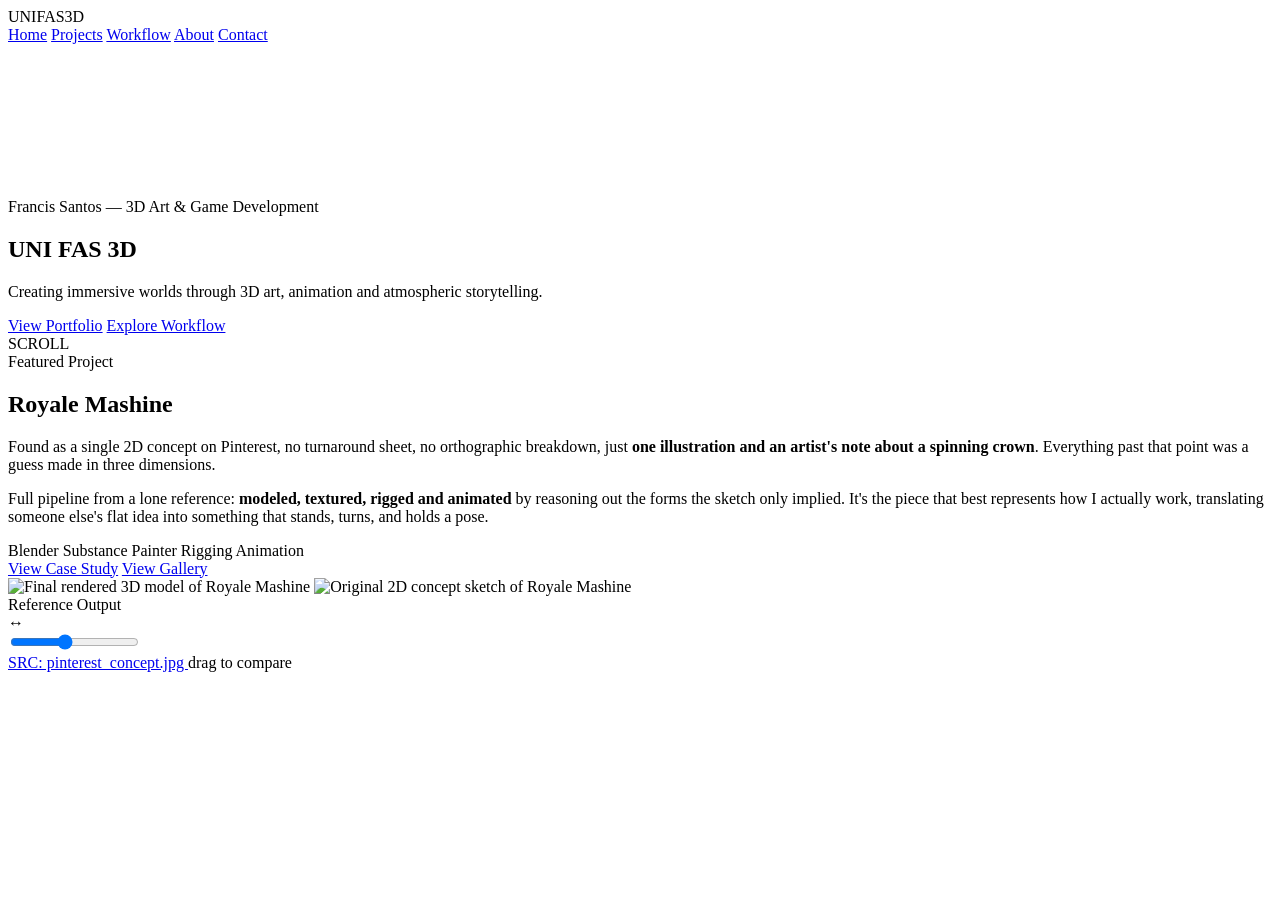
==== index.html @ 32ce2f42 "relocate index page" ====
<!DOCTYPE html>
<html lang="en">
<head>
<meta charset="UTF-8">
<meta name="viewport" content="width=device-width, initial-scale=1.0">
<title>UNI FAS 3D - Francis Santos</title>

<link rel="icon" type="image/png" href="../3D_portfolio/assets/Branding_unifas3d/logo_v4.png">

<link rel="preconnect" href="https://fonts.googleapis.com">
<link rel="preconnect" href="https://fonts.gstatic.com" crossorigin>
<link href="https://fonts.googleapis.com/css2?family=Bebas+Neue&family=Inter:wght@400;500;600&family=JetBrains+Mono:wght@400;500&display=swap" rel="stylesheet">
<link rel="stylesheet" href="../3D_portfolio/css/style.css">
</head>
<body>

<div class="glow-layer" id="glow"></div>
<div class="grain"></div>

<nav id="nav">
  <div class="nav-mark">UNI<span>FAS</span>3D</div>
  <div class="nav-links">
    <a href="#">Home</a>
    <a href="../3D_portfolio/pages/projects.html">Projects</a>
    <a href="#">Workflow</a>
    <a href="#">About</a>
    <a href="#">Contact</a>
  </div>
</nav>

<section class="hero">
  <canvas id="fog"></canvas>
  <div class="hero-content">
    <span class="eyebrow">Francis Santos — 3D Art &amp; Game Development</span>
    <h1>UNI FAS 3D</h1>
    <p class="tagline">Creating immersive worlds through 3D art, animation and atmospheric storytelling.</p>
    <div class="hero-ctas">
      <a href="#featured" class="btn btn-primary">View Portfolio</a>
      <a href="#" class="btn btn-ghost">Explore Workflow</a>
    </div>
  </div>
  <div class="scroll-cue">
    <span>SCROLL</span>
    <div class="line"></div>
  </div>
</section>

<section class="featured" id="featured">
  <div class="featured-grid">

    <div class="featured-copy">
      <span class="eyebrow">Featured Project</span>
      <h2>Royale Mashine</h2>
      <p>
        Found as a single 2D concept on Pinterest, no turnaround sheet, no orthographic
        breakdown, just <strong>one illustration and an artist's note about a spinning crown</strong>.
        Everything past that point was a guess made in three dimensions.
      </p>
      <p>
        Full pipeline from a lone reference: <strong>modeled, textured, rigged and animated</strong>
        by reasoning out the forms the sketch only implied. It's the piece that best represents
        how I actually work, translating someone else's flat idea into something that stands,
        turns, and holds a pose.
      </p>
      <div class="tag-row">
        <span class="tag">Blender</span>
        <span class="tag">Substance Painter</span>
        <span class="tag">Rigging</span>
        <span class="tag">Animation</span>
      </div>
      <div class="featured-ctas">
        <a href="#" class="btn btn-primary">View Case Study</a>
        <a href="#" class="btn btn-ghost">View Gallery</a>
      </div>
    </div>

    <div class="featured-visual">
      <div class="viewport" id="viewport">
        <img class="vp-output" src="../3D_portfolio/assets/RoyalMachine/Comparasion_after_3d.png" alt="Final rendered 3D model of Royale Mashine">
        <img class="vp-reference" src="../3D_portfolio/assets/RoyalMachine/Comparasion_Before_Sketch.png" alt="Original 2D concept sketch of Royale Mashine">
        <div class="vp-corner tl"></div>
        <div class="vp-corner tr"></div>
        <div class="vp-corner bl"></div>
        <div class="vp-corner br"></div>
        <span class="vp-label left">Reference</span>
        <span class="vp-label right">Output</span>
        <div class="vp-divider"></div>
        <div class="vp-handle-dot">↔</div>
        <input type="range" class="vp-handle-input" id="vpRange" min="0" max="100" value="42" aria-label="Drag to compare reference concept and final 3D render">
      </div>
      <div class="vp-caption">
        <span>
          <a href="https://pt.pinterest.com/pin/643733340521890578/"
            target="_blank"
            rel="noopener noreferrer">
            SRC: pinterest_concept.jpg
          </a>
        </span>
        <span class="hl">drag to compare</span>
      </div>
    </div>

  </div>
</section>

<script src="../3D_portfolio/js/script.js" defer></script>

</body>
</html>
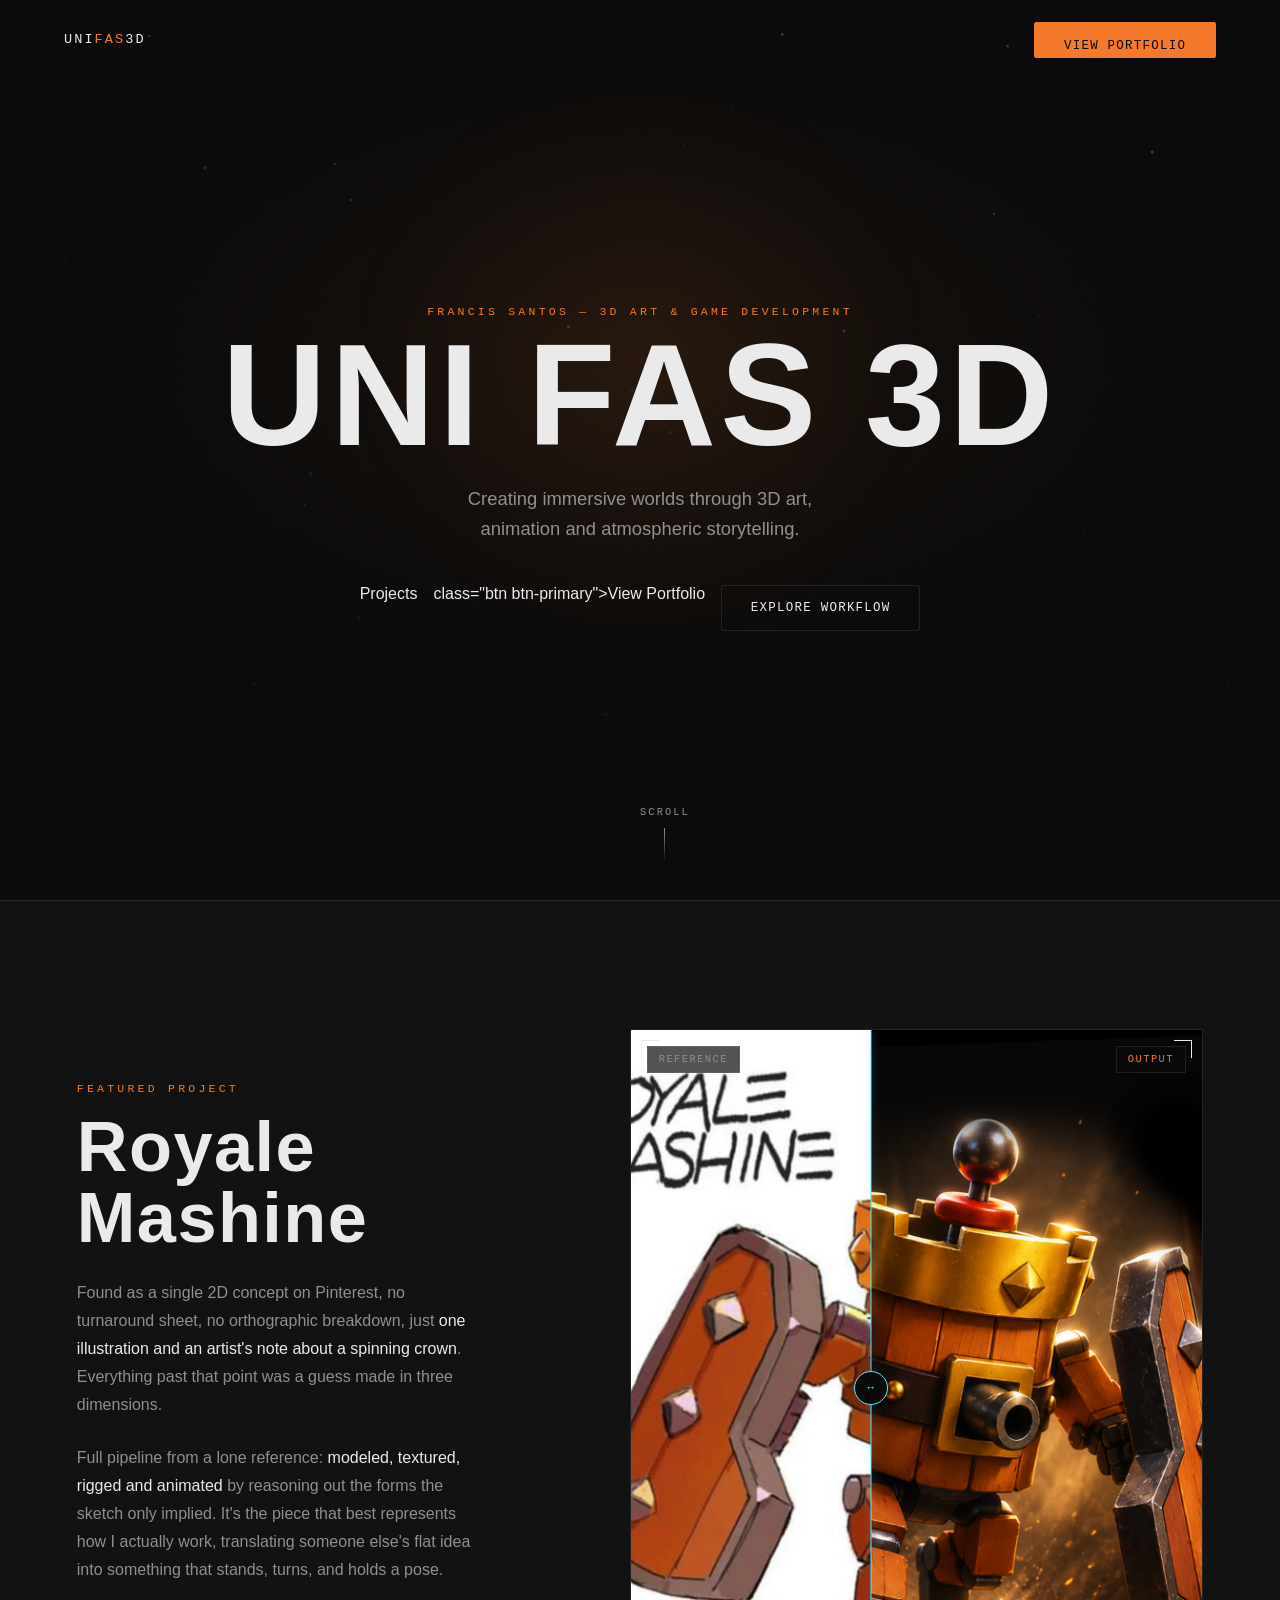
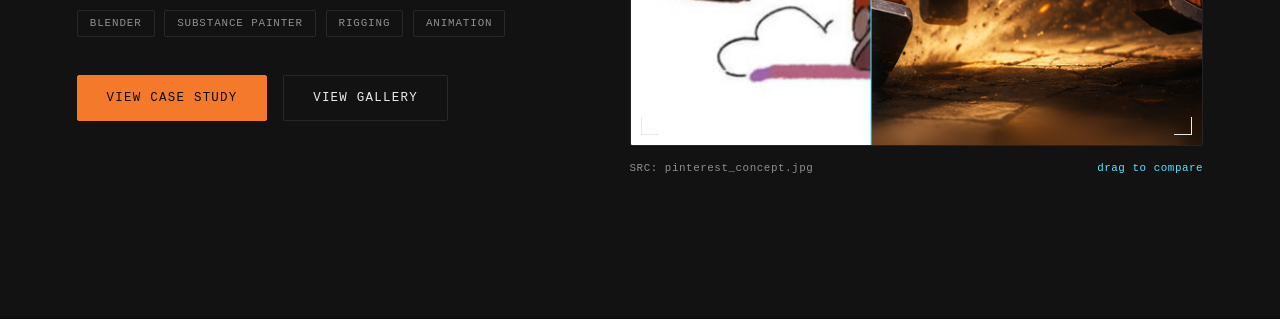
==== commit e0ec2d04: "update portefolio fix css Hope_v1" ====
--- a/index.html
+++ b/index.html
@@ -1,17 +1,20 @@
 <!DOCTYPE html>
 <html lang="en">
+
 <head>
 <meta charset="UTF-8">
 <meta name="viewport" content="width=device-width, initial-scale=1.0">
 <title>UNI FAS 3D - Francis Santos</title>
 
-<link rel="icon" type="image/png" href="../3D_portfolio/assets/Branding_unifas3d/logo_v4.png">
+<link rel="icon" type="image/png" href="assets/Branding_unifas3d/logo_v4.png">
 
 <link rel="preconnect" href="https://fonts.googleapis.com">
 <link rel="preconnect" href="https://fonts.gstatic.com" crossorigin>
 <link href="https://fonts.googleapis.com/css2?family=Bebas+Neue&family=Inter:wght@400;500;600&family=JetBrains+Mono:wght@400;500&display=swap" rel="stylesheet">
-<link rel="stylesheet" href="../3D_portfolio/css/style.css">
+<link rel="stylesheet" href="css/style.css">
 </head>
+
+
 <body>
 
 <div class="glow-layer" id="glow"></div>
@@ -20,11 +23,14 @@
 <nav id="nav">
   <div class="nav-mark">UNI<span>FAS</span>3D</div>
   <div class="nav-links">
-    <a href="#">Home</a>
-    <a href="../3D_portfolio/pages/projects.html">Projects</a>
+    <a href="pages/projects.html" class="btn btn-primary">View Portfolio</a>
+
+    <!-- ---------- ideas for future pages 
+   
     <a href="#">Workflow</a>
-    <a href="#">About</a>
-    <a href="#">Contact</a>
+    <a href="#">About</a> 
+
+    ---------- -->
   </div>
 </nav>
 
@@ -35,7 +41,7 @@
     <h1>UNI FAS 3D</h1>
     <p class="tagline">Creating immersive worlds through 3D art, animation and atmospheric storytelling.</p>
     <div class="hero-ctas">
-      <a href="#featured" class="btn btn-primary">View Portfolio</a>
+      <a href="pages/projects.html">Projects</a>class="btn btn-primary">View Portfolio</a>
       <a href="#" class="btn btn-ghost">Explore Workflow</a>
     </div>
   </div>
@@ -76,8 +82,8 @@
 
     <div class="featured-visual">
       <div class="viewport" id="viewport">
-        <img class="vp-output" src="../3D_portfolio/assets/RoyalMachine/Comparasion_after_3d.png" alt="Final rendered 3D model of Royale Mashine">
-        <img class="vp-reference" src="../3D_portfolio/assets/RoyalMachine/Comparasion_Before_Sketch.png" alt="Original 2D concept sketch of Royale Mashine">
+        <img class="vp-output" src="assets/RoyalMachine/Comparasion_after_3d.png" alt="Final rendered 3D model of Royale Mashine">
+        <img class="vp-reference" src="assets/RoyalMachine/Comparasion_Before_Sketch.png" alt="Original 2D concept sketch of Royale Mashine">
         <div class="vp-corner tl"></div>
         <div class="vp-corner tr"></div>
         <div class="vp-corner bl"></div>
@@ -103,7 +109,7 @@
   </div>
 </section>
 
-<script src="../3D_portfolio/js/script.js" defer></script>
+<script src="js/script.js" defer></script>
 
 </body>
 </html>
--- a/css/style.css
+++ b/css/style.css
@@ -0,0 +1,387 @@
+
+  :root{
+    --bg-primary:   #0A0A0A;
+    --bg-secondary: #121212;
+    --text-primary: #EAEAEA;
+    --text-secondary:#8F8F8F;
+    --accent:       #F5792A;
+    --accent-cyan:  #5DE2FF;
+    --line:         rgba(234,234,234,0.10);
+
+    --font-display: 'Bebas Neue', sans-serif;
+    --font-body:    'Inter', sans-serif;
+    --font-mono:    'JetBrains Mono', monospace;
+
+    --mx: 50%;
+    --my: 50%;
+  }
+
+  *{ margin:0; padding:0; box-sizing:border-box; }
+
+  html{ scroll-behavior:smooth; }
+
+  body{
+    background:var(--bg-primary);
+    color:var(--text-primary);
+    font-family:var(--font-body);
+    overflow-x:hidden;
+  }
+
+  @media (prefers-reduced-motion: reduce){
+    *{ animation-duration:0.001ms !important; animation-iteration-count:1 !important; transition-duration:0.001ms !important; scroll-behavior:auto !important; }
+  }
+
+  a{ color:inherit; text-decoration:none; }
+
+  ::selection{ background:var(--accent); color:#0A0A0A; }
+
+  :focus-visible{
+    outline:2px solid var(--accent-cyan);
+    outline-offset:3px;
+  }
+
+  .eyebrow{
+    font-family:var(--font-mono);
+    font-size:0.72rem;
+    letter-spacing:0.28em;
+    text-transform:uppercase;
+    color:var(--accent);
+  }
+
+  /* ---------- cursor glow ---------- */
+  .glow-layer{
+    position:fixed; inset:0;
+    pointer-events:none;
+    z-index:2;
+    background:radial-gradient(420px circle at var(--mx) var(--my),
+                rgba(245,121,42,0.07), transparent 70%);
+    transition:background 60ms linear;
+  }
+
+  /* ---------- grain ---------- */
+  .grain{
+    position:fixed; inset:0;
+    z-index:3;
+    pointer-events:none;
+    opacity:0.05;
+    mix-blend-mode:overlay;
+    background-image:url("data:image/svg+xml,%3Csvg xmlns='http://www.w3.org/2000/svg' width='140' height='140'%3E%3Cfilter id='n'%3E%3CfeTurbulence type='fractalNoise' baseFrequency='0.9' numOctaves='2' stitchTiles='stitch'/%3E%3C/filter%3E%3Crect width='100%25' height='100%25' filter='url(%23n)'/%3E%3C/svg%3E");
+  }
+
+  /* ---------- nav ---------- */
+  nav{
+    position:fixed; top:0; left:0; right:0;
+    z-index:10;
+    display:flex; align-items:center; justify-content:space-between;
+    padding:1.4rem clamp(1.5rem,5vw,4rem);
+    background:transparent;
+    backdrop-filter:blur(0px);
+    border-bottom:1px solid transparent;
+    transition:background 400ms ease, border-color 400ms ease, backdrop-filter 400ms ease;
+  }
+  nav.scrolled{
+    background:rgba(10,10,10,0.72);
+    backdrop-filter:blur(14px);
+    border-bottom:1px solid var(--line);
+  }
+  .nav-mark{
+    font-family:var(--font-mono);
+    font-size:0.85rem;
+    letter-spacing:0.15em;
+  }
+  .nav-mark span{ color:var(--accent); }
+  .nav-links{
+    display:flex; gap:clamp(1.2rem,3vw,2.4rem);
+    font-family:var(--font-mono);
+    font-size:0.75rem;
+    letter-spacing:0.1em;
+    text-transform:uppercase;
+    color:var(--text-secondary);
+  }
+  .nav-links a{ position:relative; padding-bottom:4px; }
+  .nav-links a::after{
+    content:''; position:absolute; left:0; bottom:0;
+    width:0; height:1px; background:var(--accent);
+    transition:width 250ms ease;
+  }
+  .nav-links a:hover{ color:var(--text-primary); }
+  .nav-links a:hover::after{ width:100%; }
+  @media (max-width:720px){ .nav-links{ display:none; } }
+
+  /* ---------- hero ---------- */
+  .hero{
+    position:relative;
+    min-height:100vh;
+    display:flex; flex-direction:column; align-items:center; justify-content:center;
+    text-align:center;
+    padding:6rem 1.5rem 4rem;
+    overflow:hidden;
+  }
+
+  .hero canvas{
+    position:absolute; inset:0;
+    width:100%; height:100%;
+    opacity:0.55;
+  }
+
+  .hero::before{
+    content:'';
+    position:absolute; inset:0;
+    background:radial-gradient(ellipse 70% 55% at 50% 40%, rgba(245,121,42,0.06), transparent 65%),
+               linear-gradient(180deg, transparent 0%, var(--bg-primary) 92%);
+    z-index:1;
+  }
+
+  .hero-content{ position:relative; z-index:2; }
+
+  .hero .eyebrow{
+    opacity:0;
+    animation:reveal-up 900ms ease forwards 200ms;
+  }
+
+  .hero h1{
+    font-family:var(--font-display);
+    font-size:clamp(3.2rem, 12vw, 9rem);
+    letter-spacing:0.03em;
+    line-height:0.95;
+    margin:0.6rem 0 1.2rem;
+    color:var(--text-primary);
+    opacity:0;
+    animation:reveal-up 1000ms ease forwards 400ms;
+  }
+
+  .hero p.tagline{
+    font-family:var(--font-body);
+    font-weight:400;
+    font-size:clamp(0.95rem,1.6vw,1.15rem);
+    color:var(--text-secondary);
+    max-width:34ch;
+    margin:0 auto 2.6rem;
+    line-height:1.6;
+    opacity:0;
+    animation:reveal-up 1000ms ease forwards 650ms;
+  }
+
+  .hero-ctas{
+    display:flex; gap:1rem; justify-content:center; flex-wrap:wrap;
+    opacity:0;
+    animation:reveal-up 1000ms ease forwards 850ms;
+  }
+
+  .btn{
+    font-family:var(--font-mono);
+    font-size:0.78rem;
+    letter-spacing:0.1em;
+    text-transform:uppercase;
+    padding:0.95rem 1.8rem;
+    border-radius:2px;
+    transition:transform 250ms ease, border-color 250ms ease, background 250ms ease, box-shadow 250ms ease;
+    display:inline-block;
+  }
+  .btn-primary{
+    background:var(--accent);
+    color:#0A0A0A;
+    border:1px solid var(--accent);
+  }
+  .btn-primary:hover{
+    box-shadow:0 0 24px rgba(245,121,42,0.45);
+    transform:translateY(-2px);
+  }
+  .btn-ghost{
+    border:1px solid var(--line);
+    color:var(--text-primary);
+    background:transparent;
+  }
+  .btn-ghost:hover{
+    border-color:var(--accent-cyan);
+    color:var(--accent-cyan);
+    transform:translateY(-2px);
+  }
+
+  .scroll-cue{
+    position:absolute; bottom:2.4rem; left:50%; transform:translateX(-50%);
+    z-index:2;
+    display:flex; flex-direction:column; align-items:center; gap:0.6rem;
+    color:var(--text-secondary);
+    font-family:var(--font-mono);
+    font-size:0.65rem;
+    letter-spacing:0.2em;
+    opacity:0;
+    animation:reveal-up 1000ms ease forwards 1100ms;
+  }
+  .scroll-cue .line{
+    width:1px; height:34px;
+    background:linear-gradient(var(--text-secondary), transparent);
+    animation:scroll-pulse 2.2s ease-in-out infinite;
+  }
+
+  @keyframes reveal-up{
+    from{ opacity:0; transform:translateY(18px); }
+    to{ opacity:1; transform:translateY(0); }
+  }
+  @keyframes scroll-pulse{
+    0%,100%{ transform:scaleY(0.4); opacity:0.4; }
+    50%{ transform:scaleY(1); opacity:1; }
+  }
+
+  /* ---------- featured project ---------- */
+  .featured{
+    position:relative;
+    padding:8rem clamp(1.5rem,6vw,5rem) 9rem;
+    background:var(--bg-secondary);
+    border-top:1px solid var(--line);
+  }
+
+  .featured-grid{
+    display:grid;
+    grid-template-columns:0.92fr 1.08fr;
+    gap:clamp(2.5rem,5vw,5rem);
+    max-width:1400px;
+    margin:0 auto;
+    align-items:center;
+  }
+  @media (max-width:960px){
+    .featured-grid{ grid-template-columns:1fr; }
+  }
+
+  .featured-copy .eyebrow{ margin-bottom:1.1rem; display:block; }
+
+  .featured-copy h2{
+    font-family:var(--font-display);
+    font-size:clamp(2.6rem,5.5vw,4.4rem);
+    letter-spacing:0.02em;
+    line-height:1;
+    margin-bottom:1.6rem;
+  }
+
+  .featured-copy p{
+    font-family:var(--font-body);
+    font-size:1rem;
+    line-height:1.75;
+    color:var(--text-secondary);
+    max-width:46ch;
+    margin-bottom:1.6rem;
+  }
+
+  .featured-copy p strong{
+    color:var(--text-primary);
+    font-weight:500;
+  }
+
+  .tag-row{
+    display:flex; flex-wrap:wrap; gap:0.6rem;
+    margin-bottom:2.4rem;
+  }
+  .tag{
+    font-family:var(--font-mono);
+    font-size:0.68rem;
+    letter-spacing:0.08em;
+    text-transform:uppercase;
+    color:var(--text-secondary);
+    border:1px solid var(--line);
+    padding:0.4rem 0.75rem;
+    border-radius:2px;
+  }
+
+  .featured-ctas{ display:flex; gap:1rem; flex-wrap:wrap; }
+
+  /* ---------- viewport compare (signature element) ---------- */
+  .viewport{
+    position:relative;
+    aspect-ratio:4/5;
+    border:1px solid var(--line);
+    background:#0d0d0d;
+    overflow:hidden;
+    border-radius:2px;
+  }
+
+  .viewport img{
+    position:absolute; inset:0;
+    width:100%; height:100%;
+    object-fit:cover;
+    user-select:none;
+    -webkit-user-drag:none;
+  }
+
+  .vp-output{ z-index:1; }
+  .vp-reference{
+    z-index:2;
+    clip-path:inset(0 calc(100% - var(--reveal,42%)) 0 0);
+    filter:saturate(0.9);
+  }
+
+  .vp-handle-input{
+    position:absolute; inset:0;
+    width:100%; height:100%;
+    margin:0;
+    opacity:0;
+    cursor:ew-resize;
+    z-index:5;
+    -webkit-appearance:none;
+    appearance:none;
+    background:transparent;
+  }
+
+  .vp-divider{
+    position:absolute; top:0; bottom:0;
+    left:var(--reveal,42%);
+    width:1px;
+    background:var(--accent-cyan);
+    box-shadow:0 0 12px rgba(93,226,255,0.6);
+    z-index:4;
+    pointer-events:none;
+    transform:translateX(-50%);
+  }
+  .vp-handle-dot{
+    position:absolute; top:50%; left:var(--reveal,42%);
+    transform:translate(-50%,-50%);
+    width:34px; height:34px;
+    border-radius:50%;
+    background:var(--bg-primary);
+    border:1px solid var(--accent-cyan);
+    display:flex; align-items:center; justify-content:center;
+    z-index:4;
+    pointer-events:none;
+    font-family:var(--font-mono);
+    font-size:0.7rem;
+    color:var(--accent-cyan);
+  }
+
+  .vp-label{
+    position:absolute;
+    top:1rem;
+    z-index:3;
+    font-family:var(--font-mono);
+    font-size:0.65rem;
+    letter-spacing:0.14em;
+    text-transform:uppercase;
+    padding:0.4rem 0.7rem;
+    background:rgba(10,10,10,0.7);
+    border:1px solid var(--line);
+    pointer-events:none;
+  }
+  .vp-label.left{ left:1rem; color:var(--text-secondary); }
+  .vp-label.right{ right:1rem; color:var(--accent); }
+
+  .vp-corner{
+    position:absolute;
+    width:18px; height:18px;
+    border-color:rgba(234,234,234,0.35);
+    z-index:3;
+    pointer-events:none;
+  }
+  .vp-corner.tl{ top:10px; left:10px; border-top:1px solid; border-left:1px solid; }
+  .vp-corner.tr{ top:10px; right:10px; border-top:1px solid; border-right:1px solid; }
+  .vp-corner.bl{ bottom:10px; left:10px; border-bottom:1px solid; border-left:1px solid; }
+  .vp-corner.br{ bottom:10px; right:10px; border-bottom:1px solid; border-right:1px solid; }
+
+  .vp-caption{
+    margin-top:1rem;
+    display:flex; justify-content:space-between;
+    font-family:var(--font-mono);
+    font-size:0.68rem;
+    color:var(--text-secondary);
+    letter-spacing:0.05em;
+  }
+  .vp-caption span.hl{ color:var(--accent-cyan); }
+
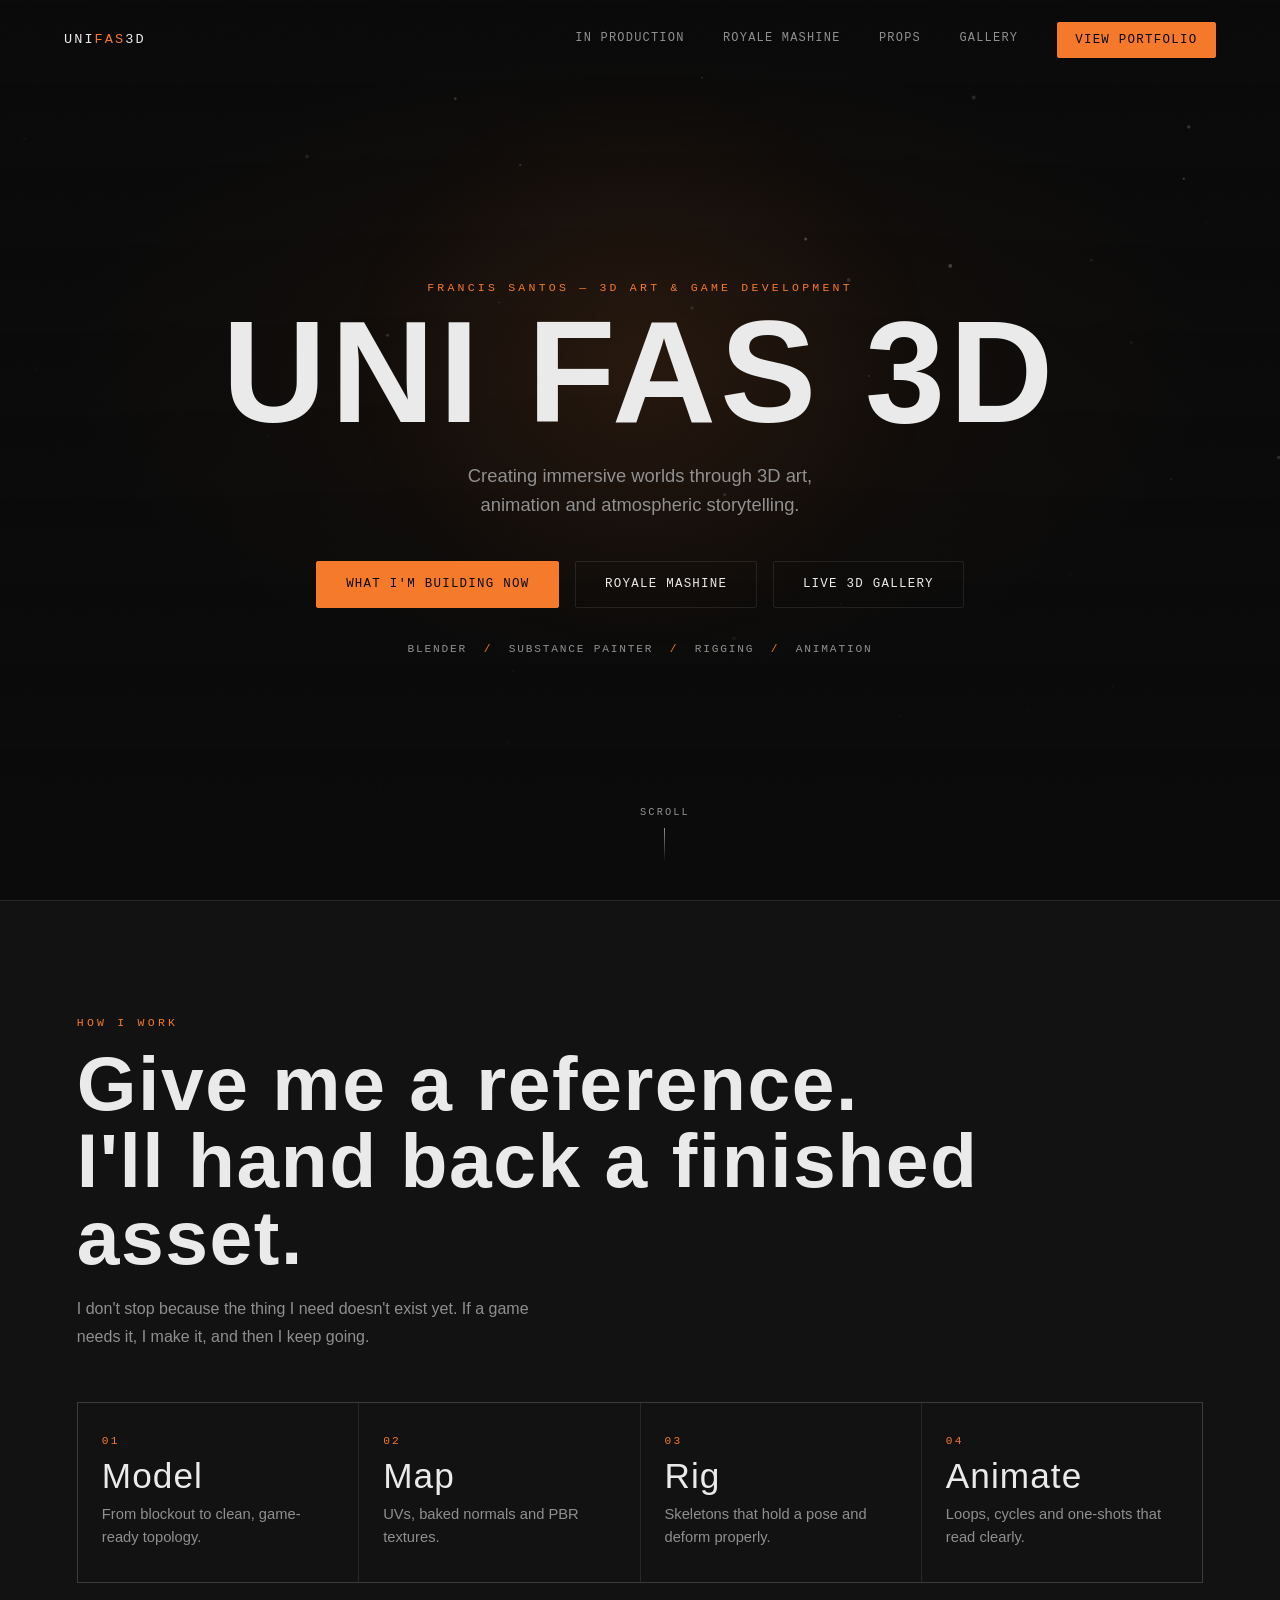
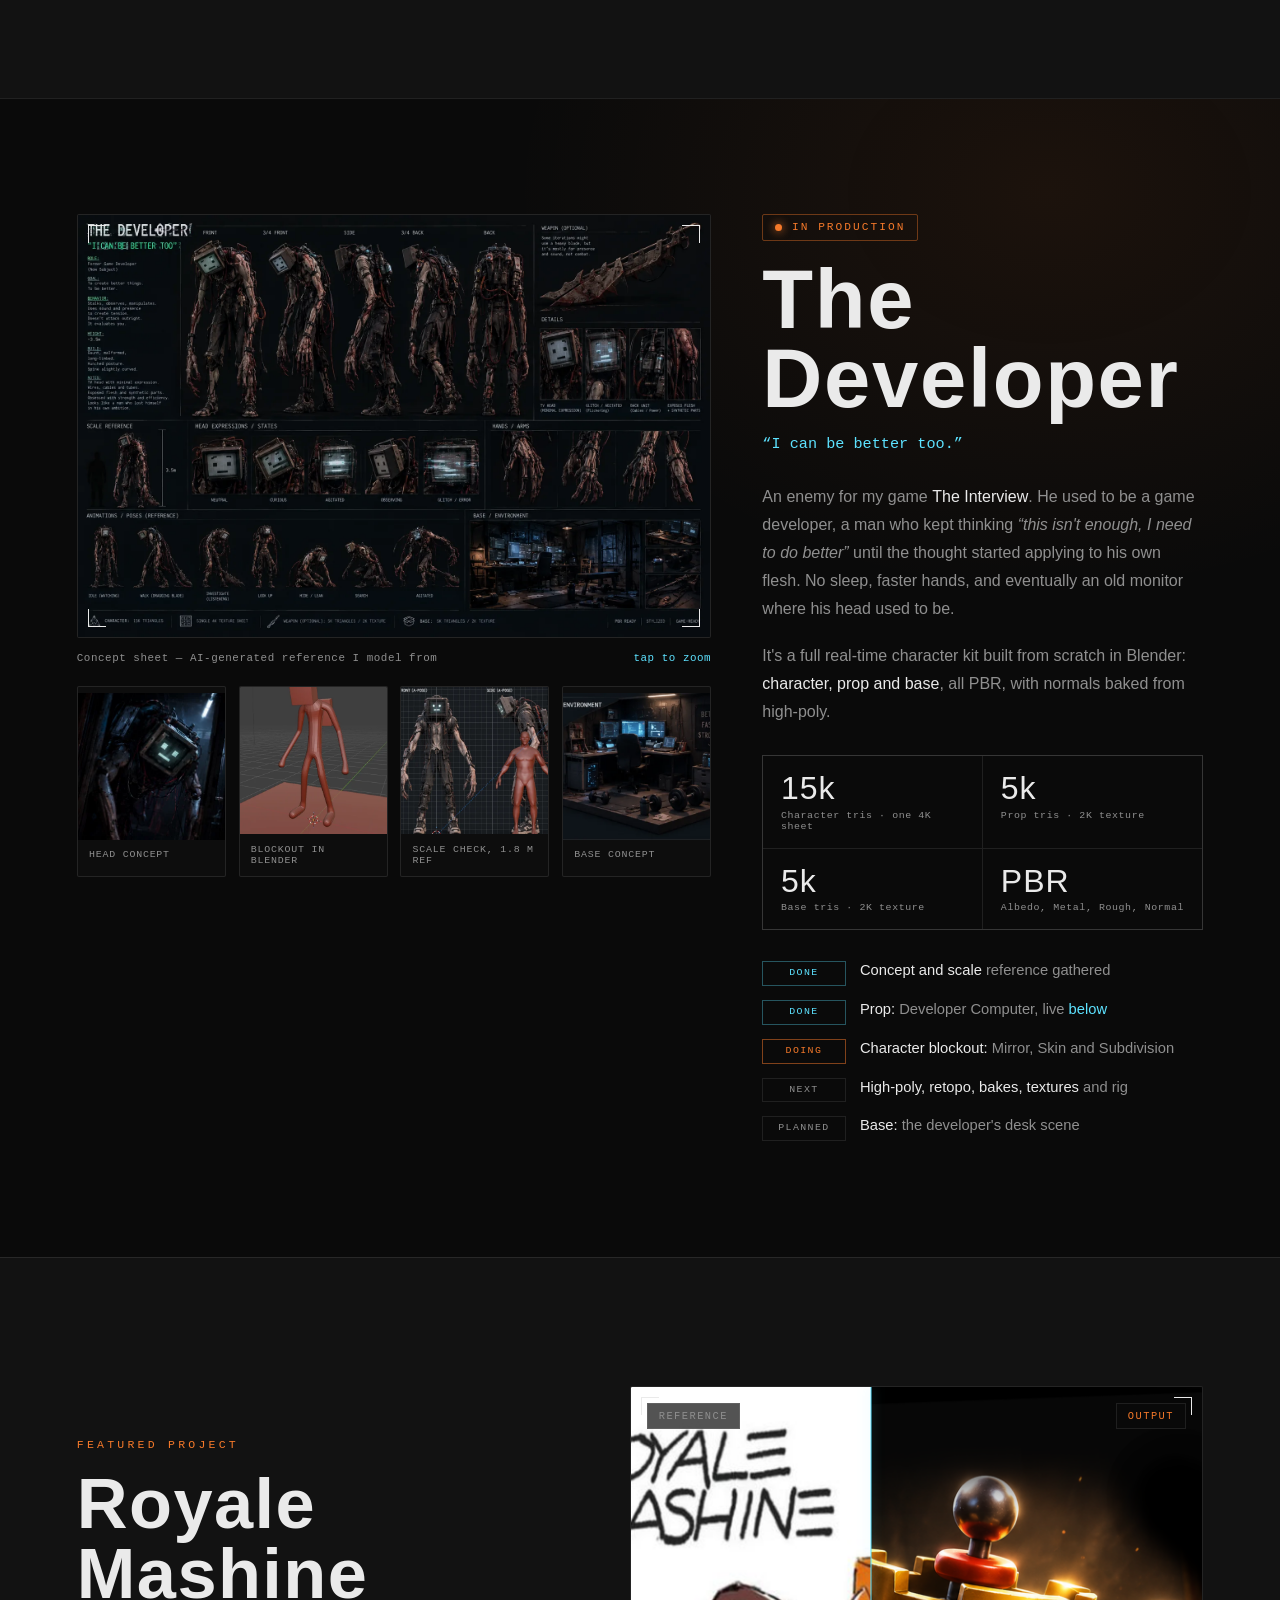
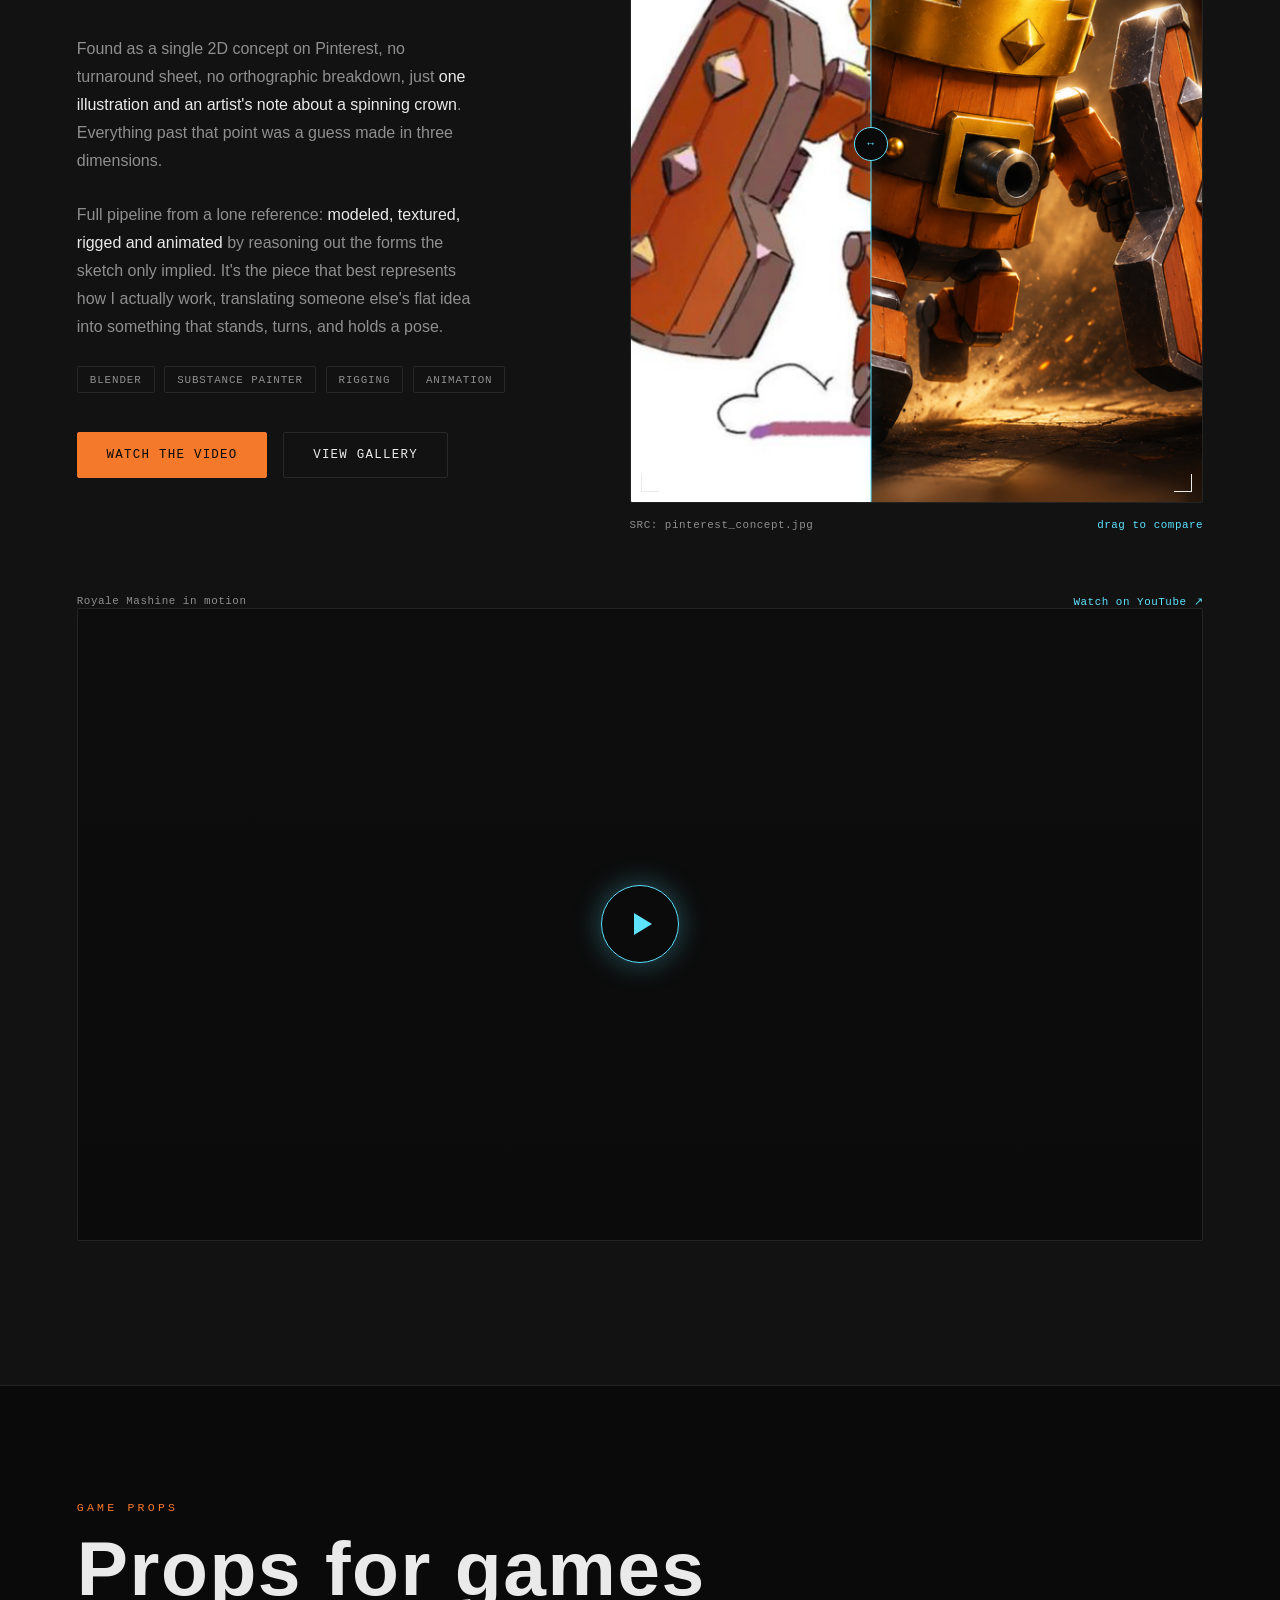
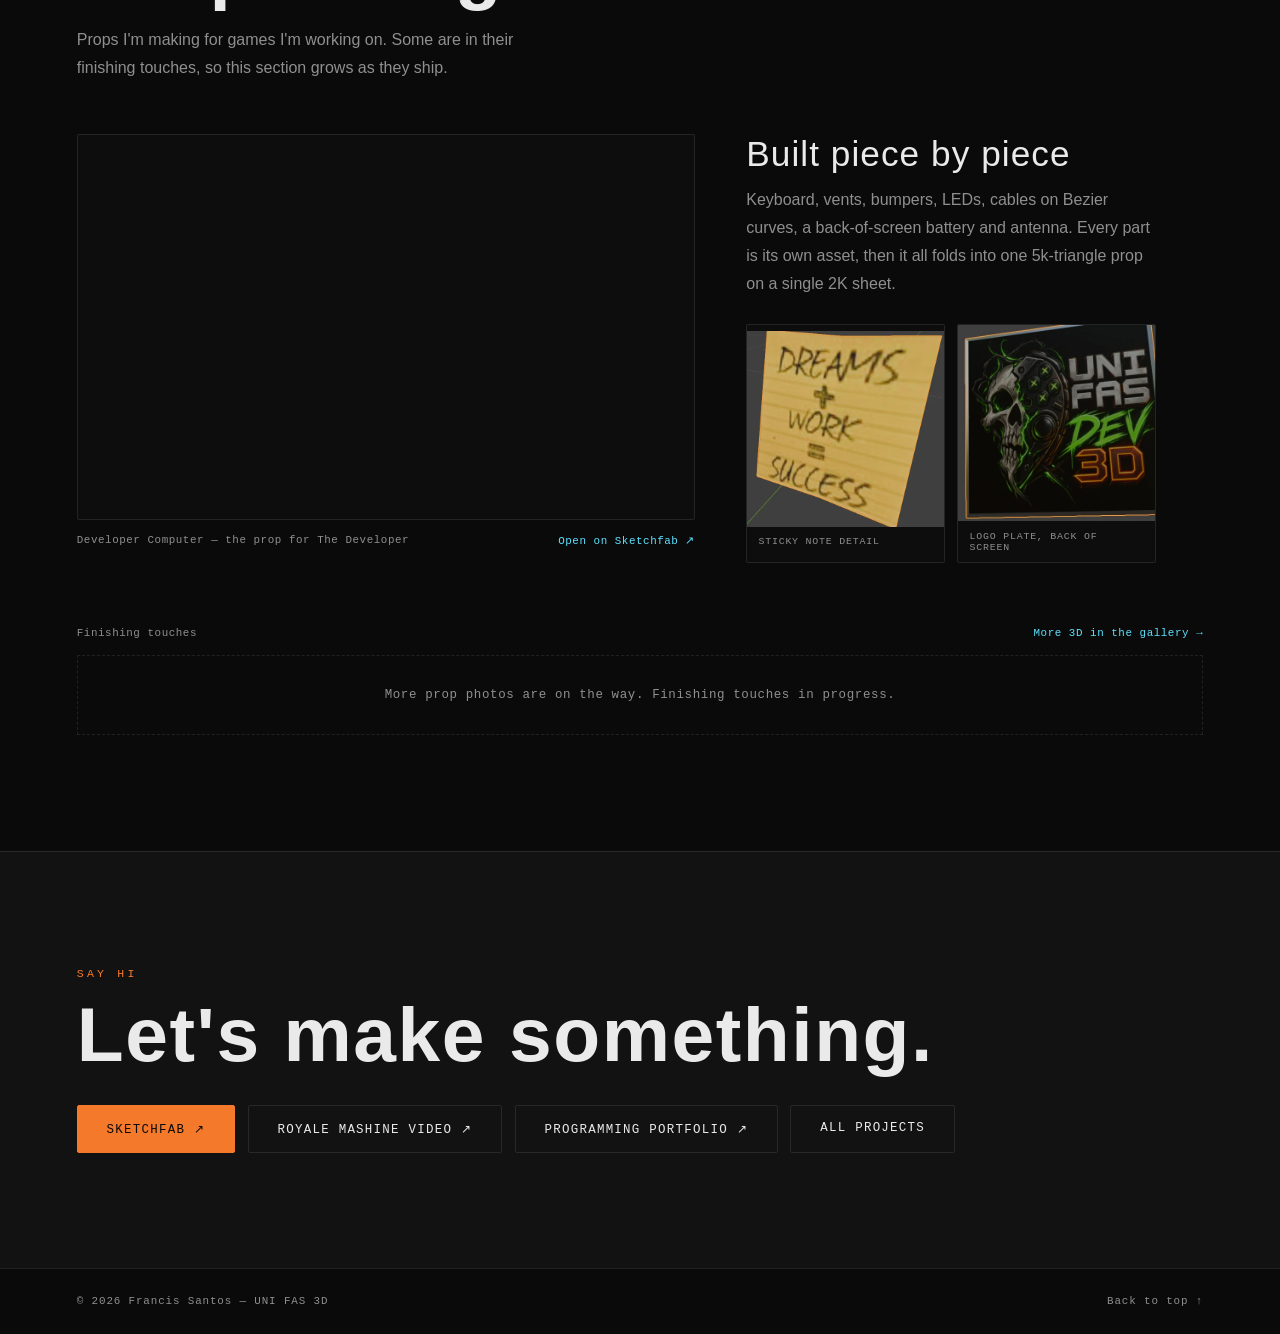
==== commit 072fa2b6: "update Dev Gam Ready" ====
--- a/index.html
+++ b/index.html
@@ -5,6 +5,13 @@
 <meta charset="UTF-8">
 <meta name="viewport" content="width=device-width, initial-scale=1.0">
 <title>UNI FAS 3D - Francis Santos</title>
+<meta name="description" content="Francis Santos: 3D artist and game developer. I model, map, rig and animate game-ready assets in Blender. Currently building The Developer.">
+
+<meta property="og:type" content="website">
+<meta property="og:title" content="UNI FAS 3D - Francis Santos">
+<meta property="og:description" content="3D art and game development. Currently building The Developer, an enemy for my game The Interview.">
+<meta property="og:image" content="https://3-d-portfolio-blush-rho.vercel.app/assets/TheDeveloper/concept-sheet.webp">
+<meta name="twitter:card" content="summary_large_image">
 
 <link rel="icon" type="image/png" href="assets/Branding_unifas3d/logo_v4.png">
 
@@ -12,28 +19,29 @@
 <link rel="preconnect" href="https://fonts.gstatic.com" crossorigin>
 <link href="https://fonts.googleapis.com/css2?family=Bebas+Neue&family=Inter:wght@400;500;600&family=JetBrains+Mono:wght@400;500&display=swap" rel="stylesheet">
 <link rel="stylesheet" href="css/style.css">
+<link rel="stylesheet" href="css/home.css">
+
+<script>document.documentElement.classList.add('js');</script>
 </head>
 
 
-<body>
+<body id="top">
 
 <div class="glow-layer" id="glow"></div>
 <div class="grain"></div>
 
 <nav id="nav">
-  <div class="nav-mark">UNI<span>FAS</span>3D</div>
+  <a href="index.html" class="nav-mark">UNI<span>FAS</span>3D</a>
   <div class="nav-links">
+    <a href="#now">In production</a>
+    <a href="#royale">Royale Mashine</a>
+    <a href="#props">Props</a>
+    <a href="pages/gallery.html">Gallery</a>
     <a href="pages/projects.html" class="btn btn-primary">View Portfolio</a>
-
-    <!-- ---------- ideas for future pages 
-   
-    <a href="#">Workflow</a>
-    <a href="#">About</a> 
-
-    ---------- -->
   </div>
 </nav>
 
+<!-- ============================ HERO ============================ -->
 <section class="hero">
   <canvas id="fog"></canvas>
   <div class="hero-content">
@@ -41,9 +49,11 @@
     <h1>UNI FAS 3D</h1>
     <p class="tagline">Creating immersive worlds through 3D art, animation and atmospheric storytelling.</p>
     <div class="hero-ctas">
-      <a href="pages/projects.html">Projects</a>class="btn btn-primary">View Portfolio</a>
-      <a href="#" class="btn btn-ghost">Explore Workflow</a>
-    </div>
+      <a href="#now" class="btn btn-primary">What I'm building now</a>
+      <a href="#royale" class="btn btn-ghost">Royale Mashine</a>
+      <a href="pages/gallery.html" class="btn btn-ghost">Live 3D gallery</a>
+    </div>
+    <p class="hero-tools">Blender <i>/</i> Substance Painter <i>/</i> Rigging <i>/</i> Animation</p>
   </div>
   <div class="scroll-cue">
     <span>SCROLL</span>
@@ -51,7 +61,119 @@
   </div>
 </section>
 
-<section class="featured" id="featured">
+<!-- ============================ HOW I WORK ============================ -->
+<section class="section how" id="how">
+  <div class="section-inner">
+    <div class="section-head reveal">
+      <span class="eyebrow">How I work</span>
+      <h2>Give me a reference.<br>I'll hand back a finished asset.</h2>
+      <p>I don't stop because the thing I need doesn't exist yet. If a game needs it, I make it, and then I keep going.</p>
+    </div>
+
+    <div class="how-grid reveal">
+      <div class="how-cell">
+        <span class="how-num">01</span>
+        <h3>Model</h3>
+        <p>From blockout to clean, game-ready topology.</p>
+      </div>
+      <div class="how-cell">
+        <span class="how-num">02</span>
+        <h3>Map</h3>
+        <p>UVs, baked normals and PBR textures.</p>
+      </div>
+      <div class="how-cell">
+        <span class="how-num">03</span>
+        <h3>Rig</h3>
+        <p>Skeletons that hold a pose and deform properly.</p>
+      </div>
+      <div class="how-cell">
+        <span class="how-num">04</span>
+        <h3>Animate</h3>
+        <p>Loops, cycles and one-shots that read clearly.</p>
+      </div>
+    </div>
+  </div>
+</section>
+
+<!-- ============================ IN PRODUCTION: THE DEVELOPER ============================ -->
+<section class="section now" id="now">
+  <div class="section-inner now-grid">
+
+    <div class="now-visual reveal">
+      <div class="frame">
+        <button type="button" data-zoom="assets/TheDeveloper/concept-sheet.webp"
+                data-caption="The Developer: concept sheet (AI-generated reference I model from)"
+                aria-label="Open the full concept sheet for The Developer">
+          <img src="assets/TheDeveloper/concept-sheet.webp" alt="Character sheet for The Developer: a gaunt, long-limbed creature with an old TV monitor for a head, shown from front, three-quarter, side and back, with hands, head expressions and a desk environment." width="1536" height="1024">
+        </button>
+        <div class="vp-corner tl"></div>
+        <div class="vp-corner tr"></div>
+        <div class="vp-corner bl"></div>
+        <div class="vp-corner br"></div>
+      </div>
+      <p class="cap"><span>Concept sheet — AI-generated reference I model from</span><span class="hl">tap to zoom</span></p>
+
+      <div class="wip">
+        <button type="button" class="thumb" data-zoom="assets/TheDeveloper/concept-head.webp"
+                data-caption="Head concept: an old monitor that doubles as a helmet">
+          <img src="assets/TheDeveloper/concept-head.webp" alt="Close-up concept of The Developer's monitor head with a pixel face" loading="lazy">
+          <span>Head concept</span>
+        </button>
+        <button type="button" class="thumb" data-zoom="assets/TheDeveloper/blockout-skin-mesh.webp"
+                data-caption="Blockout in Blender: Mirror, Skin and Subdivision modifiers">
+          <img src="assets/TheDeveloper/blockout-skin-mesh.webp" alt="Blender viewport showing the early blockout of the character built with the Skin modifier" loading="lazy">
+          <span>Blockout in Blender</span>
+        </button>
+        <button type="button" class="thumb" data-zoom="assets/TheDeveloper/scale-check.webp"
+                data-caption="Scale check against a 1.8 m human reference, front and side">
+          <img src="assets/TheDeveloper/scale-check.webp" alt="Front and side A-pose concept next to a 1.8 metre human reference mesh" loading="lazy">
+          <span>Scale check, 1.8 m ref</span>
+        </button>
+        <button type="button" class="thumb" data-zoom="assets/TheDeveloper/base-concept.webp"
+                data-caption="Base concept: the developer's desk and workout corner">
+          <img src="assets/TheDeveloper/base-concept.webp" alt="Concept of a dark desk workspace with monitors, a chair and dumbbells" loading="lazy">
+          <span>Base concept</span>
+        </button>
+      </div>
+    </div>
+
+    <div class="now-copy reveal">
+      <span class="chip-live">In production</span>
+      <h2>The Developer</h2>
+      <p class="now-quote">“I can be better too.”</p>
+
+      <p>
+        An enemy for my game <strong>The Interview</strong>. He used to be a game developer, a man
+        who kept thinking <em>“this isn't enough, I need to do better”</em> until the thought started
+        applying to his own flesh. No sleep, faster hands, and eventually an old monitor where his
+        head used to be.
+      </p>
+      <p>
+        It's a full real-time character kit built from scratch in Blender: <strong>character, prop and
+        base</strong>, all PBR, with normals baked from high-poly.
+      </p>
+
+      <div class="spec">
+        <div><b>15k</b><span>Character tris · one 4K sheet</span></div>
+        <div><b>5k</b><span>Prop tris · 2K texture</span></div>
+        <div><b>5k</b><span>Base tris · 2K texture</span></div>
+        <div><b>PBR</b><span>Albedo, Metal, Rough, Normal</span></div>
+      </div>
+
+      <ul class="pipe">
+        <li class="done"><span class="st">Done</span><span><strong>Concept and scale</strong> reference gathered</span></li>
+        <li class="done"><span class="st">Done</span><span><strong>Prop:</strong> Developer Computer, live <a href="#props">below</a></span></li>
+        <li class="doing"><span class="st">Doing</span><span><strong>Character blockout:</strong> Mirror, Skin and Subdivision</span></li>
+        <li><span class="st">Next</span><span><strong>High-poly, retopo, bakes, textures</strong> and rig</span></li>
+        <li><span class="st">Planned</span><span><strong>Base:</strong> the developer's desk scene</span></li>
+      </ul>
+    </div>
+
+  </div>
+</section>
+
+<!-- ============================ ROYALE MASHINE ============================ -->
+<section class="featured" id="royale">
   <div class="featured-grid">
 
     <div class="featured-copy">
@@ -75,8 +197,8 @@
         <span class="tag">Animation</span>
       </div>
       <div class="featured-ctas">
-        <a href="#" class="btn btn-primary">View Case Study</a>
-        <a href="#" class="btn btn-ghost">View Gallery</a>
+        <a href="#royale-video" class="btn btn-primary">Watch the video</a>
+        <a href="pages/gallery.html" class="btn btn-ghost">View Gallery</a>
       </div>
     </div>
 
@@ -107,9 +229,104 @@
     </div>
 
   </div>
-</section>
+
+  <div class="video-row" id="royale-video">
+    <p class="cap">
+      <span>Royale Mashine in motion</span>
+      <a class="hl" href="https://youtu.be/Np_ebbD-NLE" target="_blank" rel="noopener noreferrer">Watch on YouTube ↗</a>
+    </p>
+    <div class="video" data-yt="Np_ebbD-NLE" data-title="Royale Mashine: animation video">
+      <button type="button" aria-label="Play the Royale Mashine video"><span class="play"></span></button>
+    </div>
+  </div>
+</section>
+
+<!-- ============================ PROPS ============================ -->
+<section class="section props" id="props">
+  <div class="section-inner">
+
+    <div class="section-head reveal">
+      <span class="eyebrow">Game props</span>
+      <h2>Props for games</h2>
+      <p>Props I'm making for games I'm working on. Some are in their finishing touches, so this section grows as they ship.</p>
+    </div>
+
+    <div class="props-top reveal">
+      <div>
+        <div class="embed">
+          <iframe title="Developer Computer: interactive 3D prop"
+                  loading="lazy" allowfullscreen
+                  allow="autoplay; fullscreen; xr-spatial-tracking"
+                  src="https://sketchfab.com/models/3d201bfa51e44da0bb8633e9db623f05/embed?ui_theme=dark&amp;dnt=1"></iframe>
+        </div>
+        <p class="cap">
+          <span>Developer Computer — the prop for The Developer</span>
+          <a class="hl" href="https://sketchfab.com/3d-models/school-project-proppart-developer-computer-3d201bfa51e44da0bb8633e9db623f05" target="_blank" rel="noopener noreferrer">Open on Sketchfab ↗</a>
+        </p>
+      </div>
+
+      <div class="props-side">
+        <h3>Built piece by piece</h3>
+        <p>
+          Keyboard, vents, bumpers, LEDs, cables on Bezier curves, a back-of-screen battery and
+          antenna. Every part is its own asset, then it all folds into one 5k-triangle prop on a single 2K sheet.
+        </p>
+        <div class="wip wip-2">
+          <button type="button" class="thumb" data-zoom="assets/TheDeveloper/prop-sticky-note.webp"
+                  data-caption="Sticky note detail: a plane with an edge loop, bent by hand">
+            <img src="assets/TheDeveloper/prop-sticky-note.webp" alt="Sticky note on the computer reading Dreams plus Work equals Success" loading="lazy">
+            <span>Sticky note detail</span>
+          </button>
+          <button type="button" class="thumb" data-zoom="assets/TheDeveloper/prop-logo-plate.webp"
+                  data-caption="My logo plate on the back of the screen">
+            <img src="assets/TheDeveloper/prop-logo-plate.webp" alt="Logo plate on the back of the laptop screen reading UNI FAS DEV 3D" loading="lazy">
+            <span>Logo plate, back of screen</span>
+          </button>
+        </div>
+      </div>
+    </div>
+
+    <div class="props-block reveal">
+      <p class="cap"><span>Finishing touches</span><a class="hl" href="pages/gallery.html">More 3D in the gallery →</a></p>
+      <div class="props-grid" id="propsGrid"></div>
+      <p class="props-empty" id="propsEmpty" hidden>More prop photos are on the way. Finishing touches in progress.</p>
+    </div>
+
+  </div>
+</section>
+
+<!-- ============================ CONTACT ============================ -->
+<section class="section contact" id="contact">
+  <div class="section-inner contact-inner reveal">
+    <div>
+      <span class="eyebrow">Say hi</span>
+      <h2>Let's make something.</h2>
+    </div>
+    <div class="contact-links">
+      <a href="https://sketchfab.com/unifasDev" target="_blank" rel="noopener noreferrer" class="btn btn-primary">Sketchfab ↗</a>
+      <a href="https://youtu.be/Np_ebbD-NLE" target="_blank" rel="noopener noreferrer" class="btn btn-ghost">Royale Mashine video ↗</a>
+      <a href="https://portfolio-gray-xi-aqmc84pa1m.vercel.app/" target="_blank" rel="noopener noreferrer" class="btn btn-ghost">Programming portfolio ↗</a>
+      <a href="pages/projects.html" class="btn btn-ghost">All projects</a>
+      <!-- Add your email, LinkedIn or itch.io here, for example:
+      <a href="mailto:you@example.com" class="btn btn-ghost">Email</a>
+      -->
+    </div>
+  </div>
+</section>
+
+<footer class="site-foot">
+  <span>© 2026 Francis Santos — UNI FAS 3D</span>
+  <a href="#top">Back to top ↑</a>
+</footer>
+
+<dialog id="lightbox" class="lightbox" aria-label="Image viewer">
+  <button type="button" class="lb-close" aria-label="Close image">×</button>
+  <img alt="">
+  <p class="lb-cap"></p>
+</dialog>
 
 <script src="js/script.js" defer></script>
+<script src="js/home.js" defer></script>
 
 </body>
 </html>
--- a/css/home.css
+++ b/css/home.css
@@ -0,0 +1,412 @@
+/* Homepage showcase. Loads after style.css and reuses its colour and font tokens. */
+
+/* ---------- scroll reveal (only active when JS has added .js to <html>) ---------- */
+html.js .reveal{
+  opacity:0;
+  transform:translateY(18px);
+  transition:opacity 700ms ease, transform 700ms ease;
+}
+html.js .reveal.in{ opacity:1; transform:none; }
+
+/* ---------- nav ---------- */
+.nav-links{ align-items:center; }
+.nav-links .btn{ padding:0.6rem 1.1rem; color:#0A0A0A; }
+.nav-links .btn::after{ display:none; }
+.nav-links .btn:hover{ color:#0A0A0A; }
+@media (max-width:720px){
+  .nav-links{ display:flex; }
+  .nav-links a:not(.btn){ display:none; }
+}
+
+/* ---------- hero extras ---------- */
+.hero-tools{
+  margin-top:2.2rem;
+  font-family:var(--font-mono);
+  font-size:0.7rem;
+  letter-spacing:0.16em;
+  text-transform:uppercase;
+  color:var(--text-secondary);
+  opacity:0;
+  animation:reveal-up 1000ms ease forwards 1000ms;
+}
+.hero-tools i{ font-style:normal; color:var(--accent); margin:0 0.5rem; }
+
+/* ---------- shared section layout ---------- */
+.section{
+  position:relative;
+  padding:clamp(4.5rem,9vw,8rem) clamp(1.5rem,6vw,5rem);
+  border-top:1px solid var(--line);
+}
+.section-inner{ max-width:1400px; margin:0 auto; }
+.section-head{ margin-bottom:clamp(2rem,4vw,3.5rem); }
+.section-head .eyebrow{ display:block; margin-bottom:1rem; }
+.section-head h2{
+  font-family:var(--font-display);
+  font-size:clamp(2.6rem,6vw,4.8rem);
+  letter-spacing:0.02em;
+  line-height:1;
+}
+.section-head p{
+  color:var(--text-secondary);
+  line-height:1.75;
+  max-width:52ch;
+  margin-top:1.2rem;
+}
+
+.cap{
+  margin-top:0.9rem;
+  display:flex; justify-content:space-between; gap:1rem; flex-wrap:wrap;
+  font-family:var(--font-mono);
+  font-size:0.68rem;
+  letter-spacing:0.05em;
+  color:var(--text-secondary);
+}
+.cap .hl, .cap a.hl{ color:var(--accent-cyan); }
+.cap a.hl:hover{ text-decoration:underline; }
+
+/* ---------- how I work ---------- */
+.how{ background:var(--bg-secondary); }
+.how-grid{
+  display:grid;
+  grid-template-columns:repeat(4,minmax(0,1fr));
+  gap:1px;
+  background:var(--line);
+  border:1px solid var(--line);
+}
+.how-cell{ background:var(--bg-secondary); padding:1.7rem 1.5rem 2rem; }
+.how-num{
+  font-family:var(--font-mono);
+  font-size:0.7rem;
+  letter-spacing:0.2em;
+  color:var(--accent);
+}
+.how-cell h3{
+  font-family:var(--font-display);
+  font-size:2.2rem;
+  letter-spacing:0.03em;
+  font-weight:400;
+  margin:0.5rem 0 0.4rem;
+}
+.how-cell p{ color:var(--text-secondary); font-size:0.92rem; line-height:1.6; }
+@media (max-width:860px){
+  .how-grid{ grid-template-columns:repeat(2,minmax(0,1fr)); }
+}
+
+/* ---------- in production: The Developer ---------- */
+.now{
+  background:
+    radial-gradient(ellipse 60% 50% at 82% 8%, rgba(245,121,42,0.08), transparent 70%),
+    var(--bg-primary);
+}
+.now-grid{
+  display:grid;
+  grid-template-columns:1.18fr 0.82fr;
+  gap:clamp(2rem,4vw,4.5rem);
+  align-items:start;
+}
+@media (max-width:980px){
+  .now-grid{ grid-template-columns:1fr; }
+}
+
+.frame{
+  position:relative;
+  border:1px solid var(--line);
+  background:#0d0d0d;
+  border-radius:2px;
+  overflow:hidden;
+}
+.frame > button{
+  display:block; width:100%;
+  padding:0; border:0; background:none;
+  cursor:zoom-in; color:inherit;
+}
+.frame img{ display:block; width:100%; height:auto; }
+
+.wip{
+  display:grid;
+  grid-template-columns:repeat(4,minmax(0,1fr));
+  gap:0.8rem;
+  margin-top:1.4rem;
+}
+.wip-2{ grid-template-columns:repeat(2,minmax(0,1fr)); }
+@media (max-width:640px){
+  .wip{ grid-template-columns:repeat(2,minmax(0,1fr)); }
+}
+.thumb{
+  display:block;
+  padding:0;
+  border:1px solid var(--line);
+  background:#0d0d0d;
+  border-radius:2px;
+  overflow:hidden;
+  cursor:zoom-in;
+  color:inherit;
+  text-align:left;
+  transition:border-color 250ms ease, transform 250ms ease;
+}
+.thumb:hover{ border-color:rgba(245,121,42,0.5); transform:translateY(-2px); }
+.thumb img{
+  display:block; width:100%;
+  aspect-ratio:1/1;
+  object-fit:cover;
+}
+.thumb span{
+  display:block;
+  padding:0.6rem 0.7rem;
+  font-family:var(--font-mono);
+  font-size:0.62rem;
+  letter-spacing:0.08em;
+  text-transform:uppercase;
+  color:var(--text-secondary);
+}
+
+.now-copy{ position:relative; }
+@media (min-width:981px){
+  .now-copy{ position:sticky; top:6rem; }
+}
+.chip-live{
+  display:inline-flex; align-items:center; gap:0.6rem;
+  font-family:var(--font-mono);
+  font-size:0.7rem;
+  letter-spacing:0.18em;
+  text-transform:uppercase;
+  color:var(--accent);
+  border:1px solid rgba(245,121,42,0.4);
+  padding:0.4rem 0.75rem;
+  border-radius:2px;
+}
+.chip-live::before{
+  content:'';
+  width:7px; height:7px; border-radius:50%;
+  background:var(--accent);
+  box-shadow:0 0 10px var(--accent);
+  animation:live-pulse 1.8s ease-in-out infinite;
+}
+@keyframes live-pulse{ 50%{ opacity:0.3; } }
+
+.now-copy h2{
+  font-family:var(--font-display);
+  font-size:clamp(3rem,6.5vw,5.2rem);
+  letter-spacing:0.02em;
+  line-height:0.95;
+  margin:1.2rem 0 0.8rem;
+}
+.now-quote{
+  font-family:var(--font-mono);
+  font-size:0.95rem;
+  color:var(--accent-cyan);
+  margin-bottom:1.6rem;
+}
+.now-copy p{
+  color:var(--text-secondary);
+  line-height:1.75;
+  max-width:50ch;
+  margin-bottom:1.2rem;
+}
+.now-copy p strong{ color:var(--text-primary); font-weight:500; }
+.now-copy p.now-quote{ color:var(--accent-cyan); margin-bottom:1.6rem; }
+
+.spec{
+  display:grid;
+  grid-template-columns:repeat(2,minmax(0,1fr));
+  gap:1px;
+  background:var(--line);
+  border:1px solid var(--line);
+  margin:1.8rem 0;
+  max-width:50ch;
+}
+.spec div{ background:var(--bg-primary); padding:1rem 1.1rem; }
+.spec b{
+  display:block;
+  font-family:var(--font-display);
+  font-size:2rem;
+  font-weight:400;
+  letter-spacing:0.03em;
+  color:var(--text-primary);
+  line-height:1;
+}
+.spec span{
+  display:block;
+  margin-top:0.35rem;
+  font-family:var(--font-mono);
+  font-size:0.62rem;
+  letter-spacing:0.06em;
+  color:var(--text-secondary);
+}
+
+.pipe{ list-style:none; display:grid; gap:0.75rem; max-width:50ch; }
+.pipe li{
+  display:flex; gap:0.9rem; align-items:baseline;
+  font-size:0.92rem;
+  color:var(--text-secondary);
+  line-height:1.5;
+}
+.pipe .st{
+  flex:0 0 auto;
+  min-width:5.2rem;
+  text-align:center;
+  padding:0.25rem 0.5rem;
+  border:1px solid var(--line);
+  font-family:var(--font-mono);
+  font-size:0.62rem;
+  letter-spacing:0.14em;
+  text-transform:uppercase;
+}
+.pipe strong{ color:var(--text-primary); font-weight:500; }
+.pipe a{ color:var(--accent-cyan); }
+.pipe .done .st{ color:var(--accent-cyan); border-color:rgba(93,226,255,0.35); }
+.pipe .doing .st{ color:var(--accent); border-color:rgba(245,121,42,0.5); }
+
+/* ---------- royale mashine: video row ---------- */
+.video-row{
+  max-width:1400px;
+  margin:clamp(3rem,5vw,4.5rem) auto 0;
+}
+.video{
+  position:relative;
+  aspect-ratio:16/9;
+  border:1px solid var(--line);
+  background:#0d0d0d center/cover no-repeat;
+  overflow:hidden;
+  border-radius:2px;
+}
+.video[data-yt="Np_ebbD-NLE"]{
+  background-image:url("https://i.ytimg.com/vi/Np_ebbD-NLE/hqdefault.jpg");
+}
+.video button{
+  position:absolute; inset:0;
+  width:100%; height:100%;
+  border:0;
+  background:linear-gradient(180deg, rgba(10,10,10,0.1), rgba(10,10,10,0.6));
+  cursor:pointer;
+  display:flex; align-items:center; justify-content:center;
+}
+.video .play{
+  width:78px; height:78px; border-radius:50%;
+  border:1px solid var(--accent-cyan);
+  background:rgba(10,10,10,0.7);
+  box-shadow:0 0 28px rgba(93,226,255,0.35);
+  display:grid; place-items:center;
+  transition:transform 250ms ease;
+}
+.video .play::before{
+  content:'';
+  border-style:solid;
+  border-width:11px 0 11px 18px;
+  border-color:transparent transparent transparent var(--accent-cyan);
+  margin-left:5px;
+}
+.video button:hover .play{ transform:scale(1.08); }
+.video iframe{ position:absolute; inset:0; width:100%; height:100%; border:0; }
+
+/* ---------- props ---------- */
+.props{ background:var(--bg-primary); }
+.props-top{
+  display:grid;
+  grid-template-columns:1.15fr 0.85fr;
+  gap:clamp(2rem,4vw,4rem);
+  align-items:start;
+}
+@media (max-width:980px){
+  .props-top{ grid-template-columns:1fr; }
+}
+.embed{
+  position:relative;
+  aspect-ratio:16/10;
+  border:1px solid var(--line);
+  background:#0d0d0d;
+  border-radius:2px;
+  overflow:hidden;
+}
+.embed iframe{ position:absolute; inset:0; width:100%; height:100%; border:0; }
+
+.props-side h3{
+  font-family:var(--font-display);
+  font-size:2.2rem;
+  font-weight:400;
+  letter-spacing:0.03em;
+  margin-bottom:0.8rem;
+}
+.props-side p{
+  color:var(--text-secondary);
+  line-height:1.75;
+  max-width:46ch;
+}
+.props-side .wip{ margin-top:1.6rem; max-width:46ch; }
+
+.props-block{ margin-top:clamp(3rem,5vw,4.5rem); }
+.props-grid{
+  display:grid;
+  grid-template-columns:repeat(auto-fill,minmax(240px,1fr));
+  gap:1rem;
+  margin-top:1rem;
+}
+.props-grid .thumb img{ aspect-ratio:4/3; }
+.props-empty{
+  border:1px dashed var(--line);
+  padding:2rem;
+  text-align:center;
+  color:var(--text-secondary);
+  font-family:var(--font-mono);
+  font-size:0.78rem;
+  letter-spacing:0.05em;
+}
+
+/* ---------- contact + footer ---------- */
+.contact{ background:var(--bg-secondary); }
+.contact-inner{
+  display:flex; flex-wrap:wrap; gap:2rem 4rem;
+  justify-content:space-between; align-items:center;
+}
+.contact h2{
+  font-family:var(--font-display);
+  font-size:clamp(2.6rem,6vw,4.8rem);
+  letter-spacing:0.02em;
+  line-height:1;
+  margin-top:1rem;
+}
+.contact .eyebrow{ display:block; }
+.contact-links{ display:flex; flex-wrap:wrap; gap:0.8rem; }
+
+.site-foot{
+  display:flex; justify-content:space-between; flex-wrap:wrap; gap:1rem;
+  padding:1.6rem clamp(1.5rem,6vw,5rem);
+  border-top:1px solid var(--line);
+  font-family:var(--font-mono);
+  font-size:0.68rem;
+  letter-spacing:0.08em;
+  color:var(--text-secondary);
+}
+.site-foot a:hover{ color:var(--accent-cyan); }
+
+/* ---------- lightbox ---------- */
+.lightbox{
+  border:1px solid var(--line);
+  background:#0a0a0a;
+  color:var(--text-primary);
+  padding:0;
+  max-width:min(96vw,1500px);
+  max-height:94vh;
+  margin:auto;
+  overflow:auto;
+}
+.lightbox::backdrop{ background:rgba(0,0,0,0.88); backdrop-filter:blur(4px); }
+.lightbox img{ display:block; max-width:100%; max-height:80vh; margin:0 auto; }
+.lb-cap{
+  padding:0.9rem 1.2rem;
+  font-family:var(--font-mono);
+  font-size:0.7rem;
+  letter-spacing:0.05em;
+  color:var(--text-secondary);
+}
+.lb-close{
+  position:absolute; top:0.6rem; right:0.6rem;
+  width:38px; height:38px;
+  border:1px solid var(--line);
+  border-radius:50%;
+  background:rgba(10,10,10,0.8);
+  color:var(--text-primary);
+  font-size:1.3rem; line-height:1;
+  cursor:pointer;
+}
+.lb-close:hover{ border-color:var(--accent-cyan); color:var(--accent-cyan); }
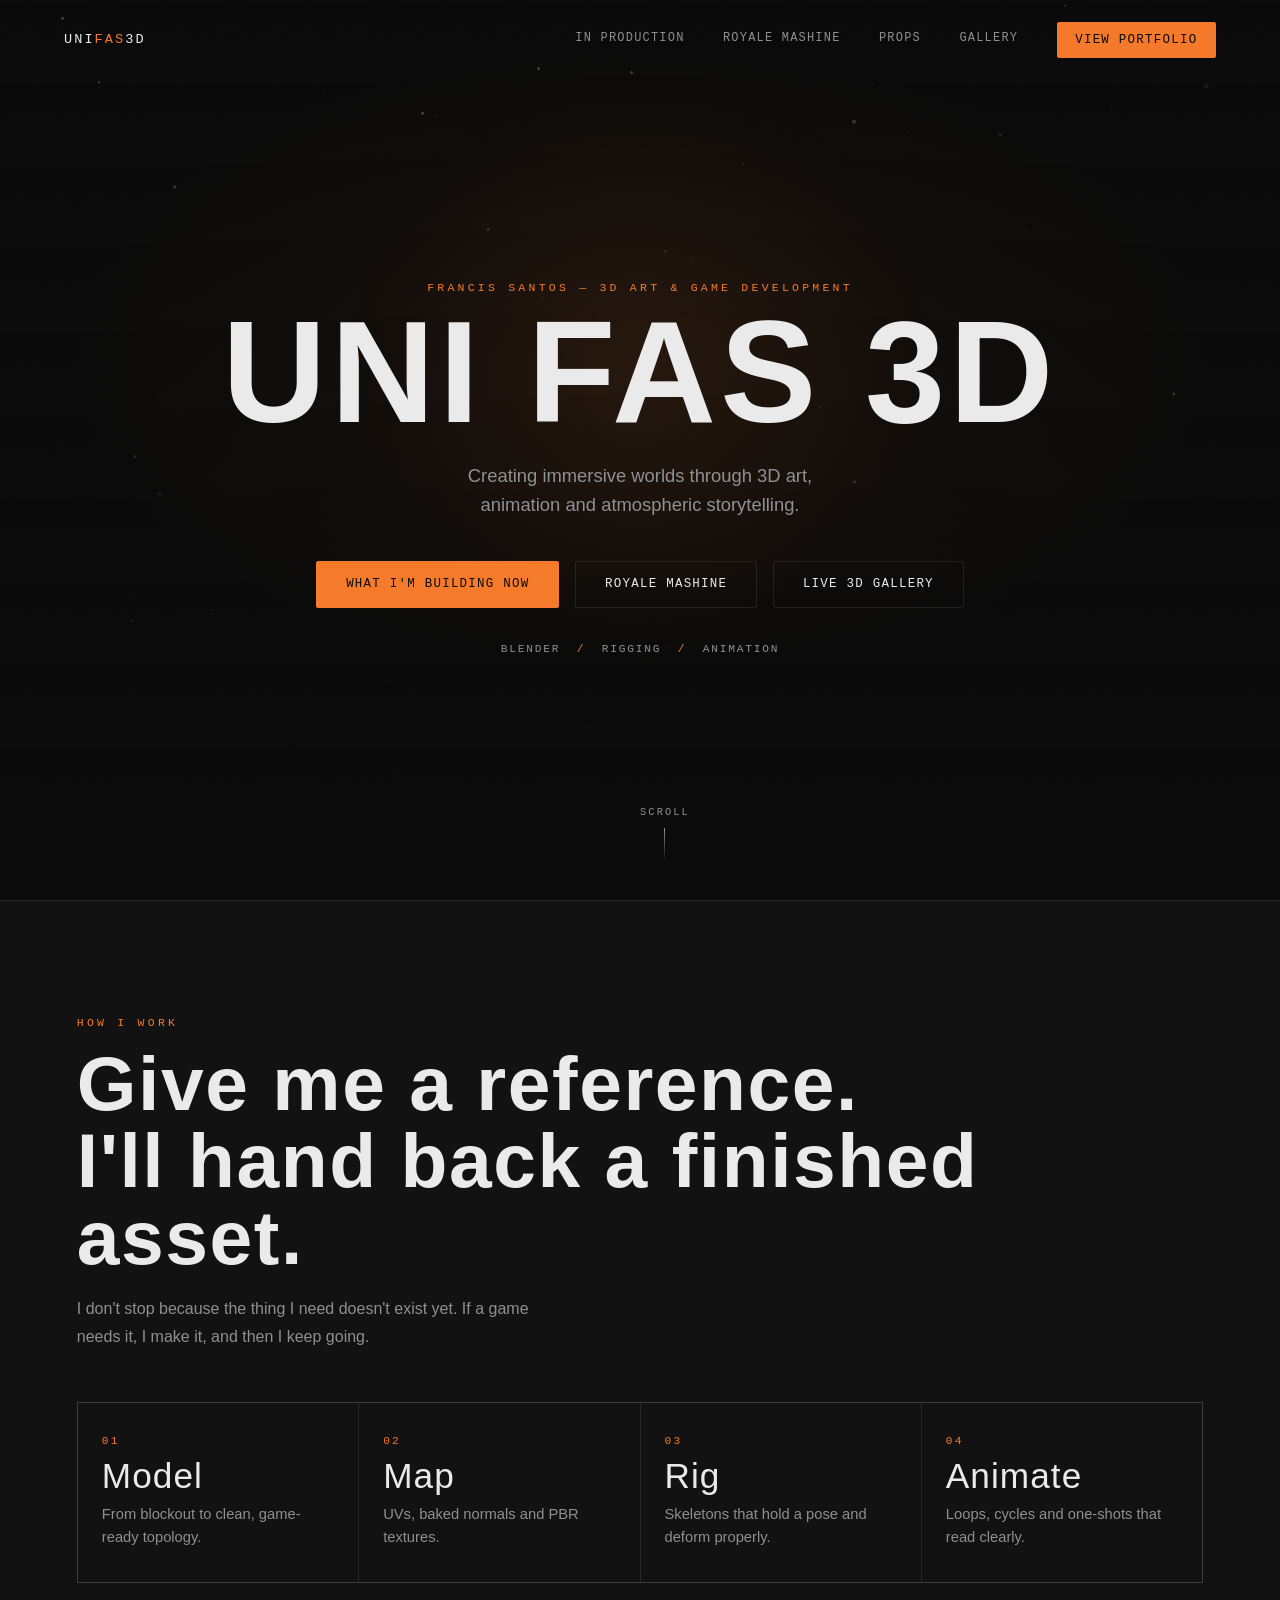
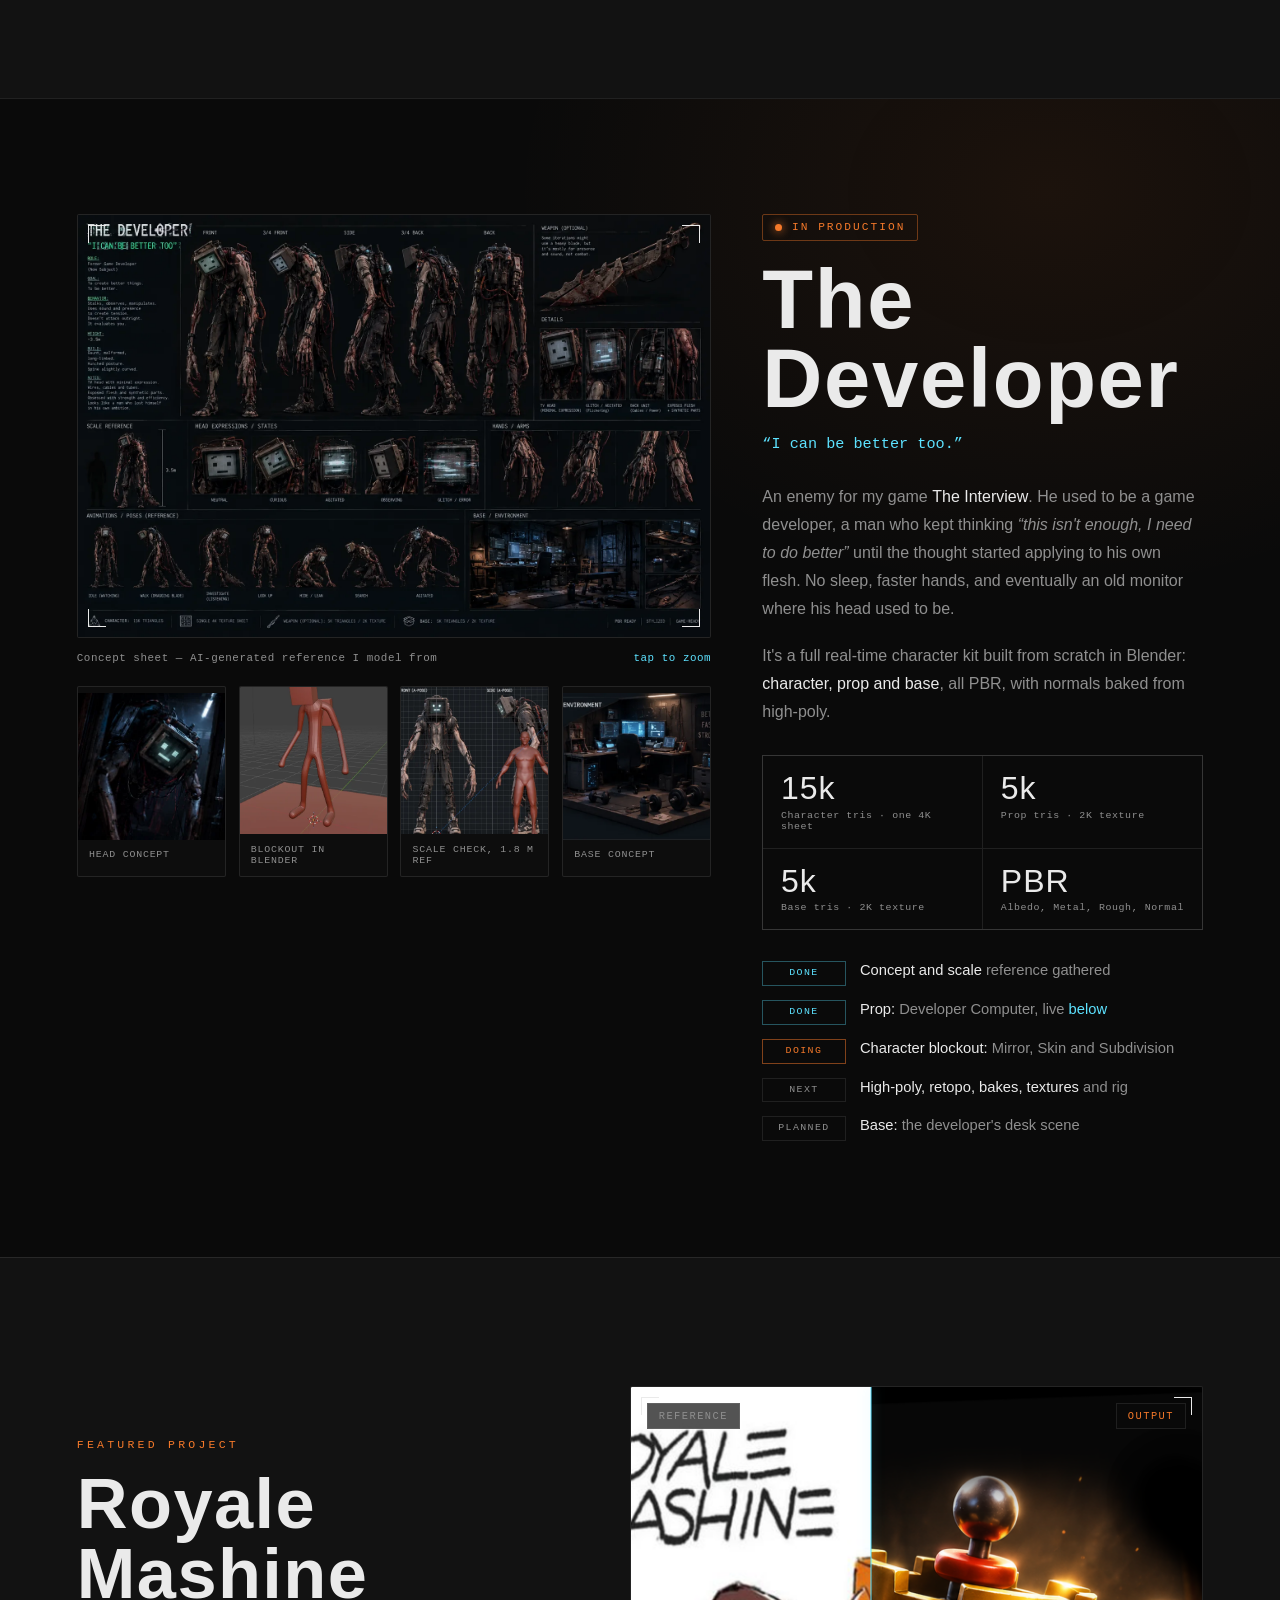
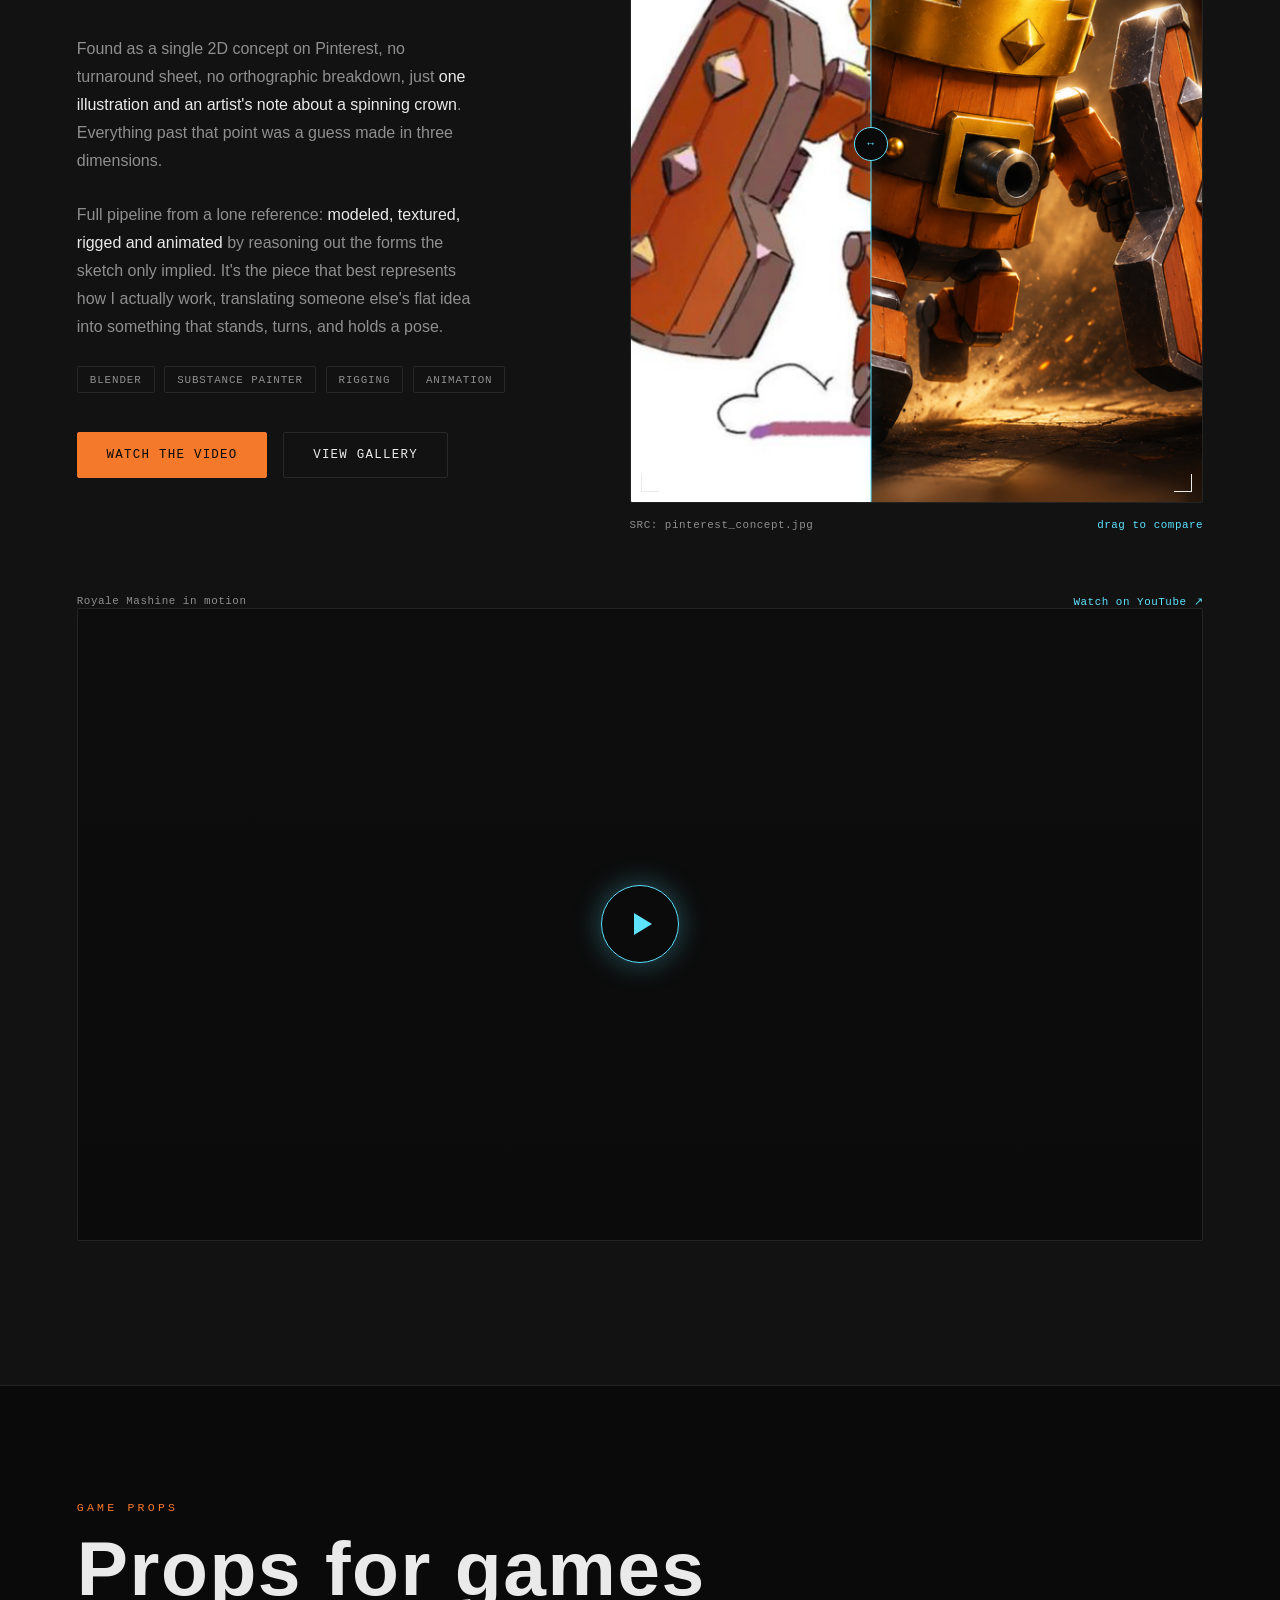
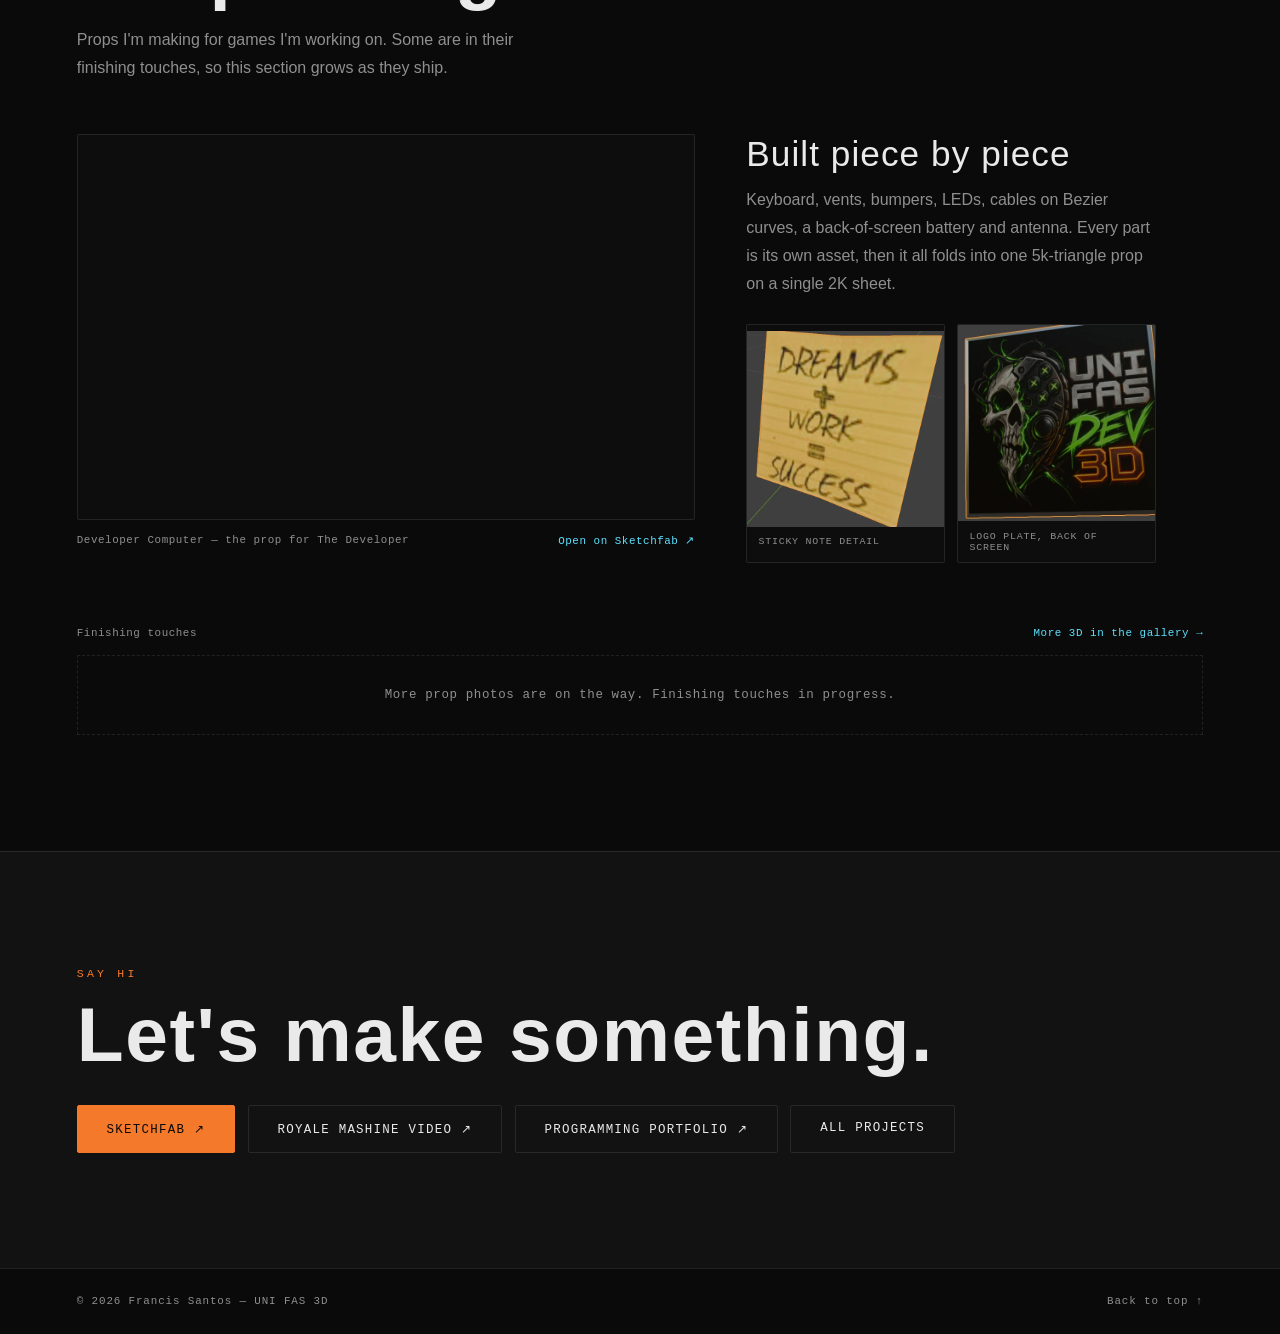
==== commit 9d3c5d37: "update youtube issue fix v1" ====
--- a/index.html
+++ b/index.html
@@ -53,7 +53,7 @@
       <a href="#royale" class="btn btn-ghost">Royale Mashine</a>
       <a href="pages/gallery.html" class="btn btn-ghost">Live 3D gallery</a>
     </div>
-    <p class="hero-tools">Blender <i>/</i> Substance Painter <i>/</i> Rigging <i>/</i> Animation</p>
+    <p class="hero-tools">Blender <i>/</i> Rigging <i>/</i> Animation</p>
   </div>
   <div class="scroll-cue">
     <span>SCROLL</span>
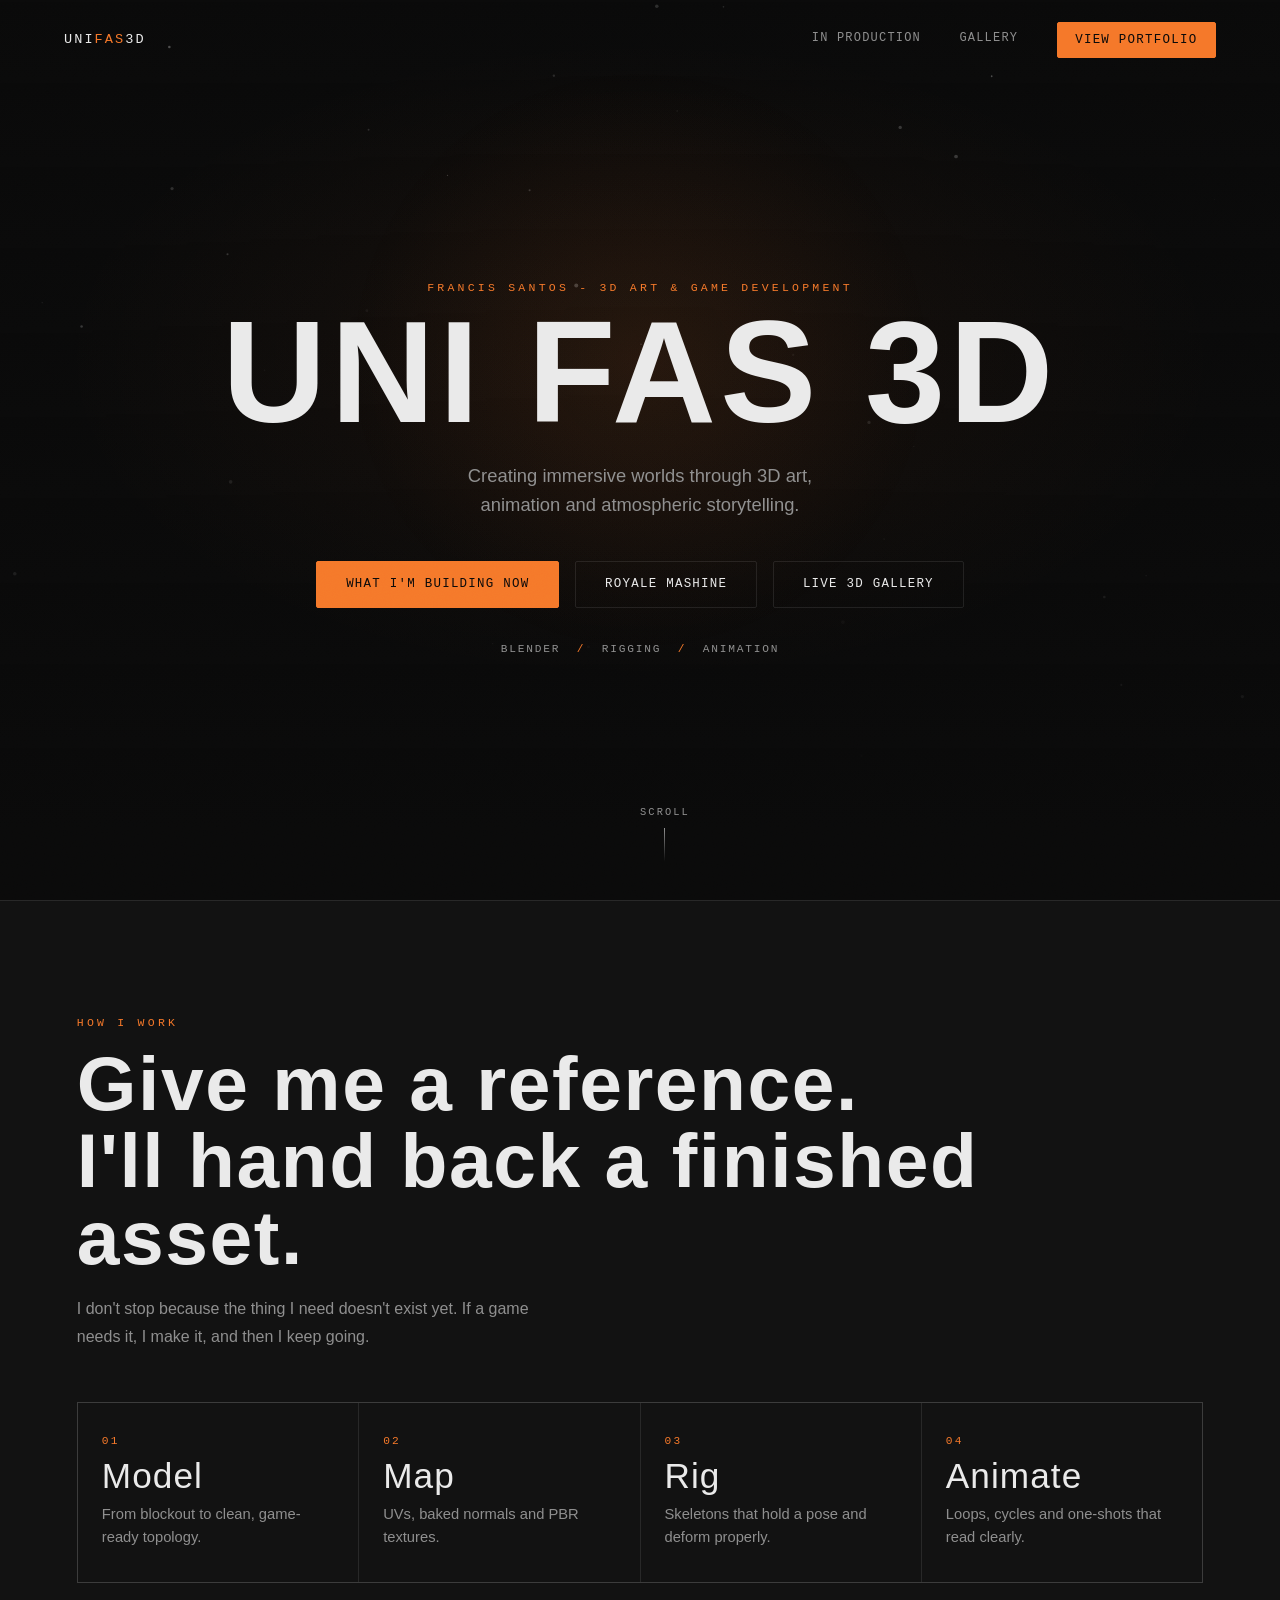
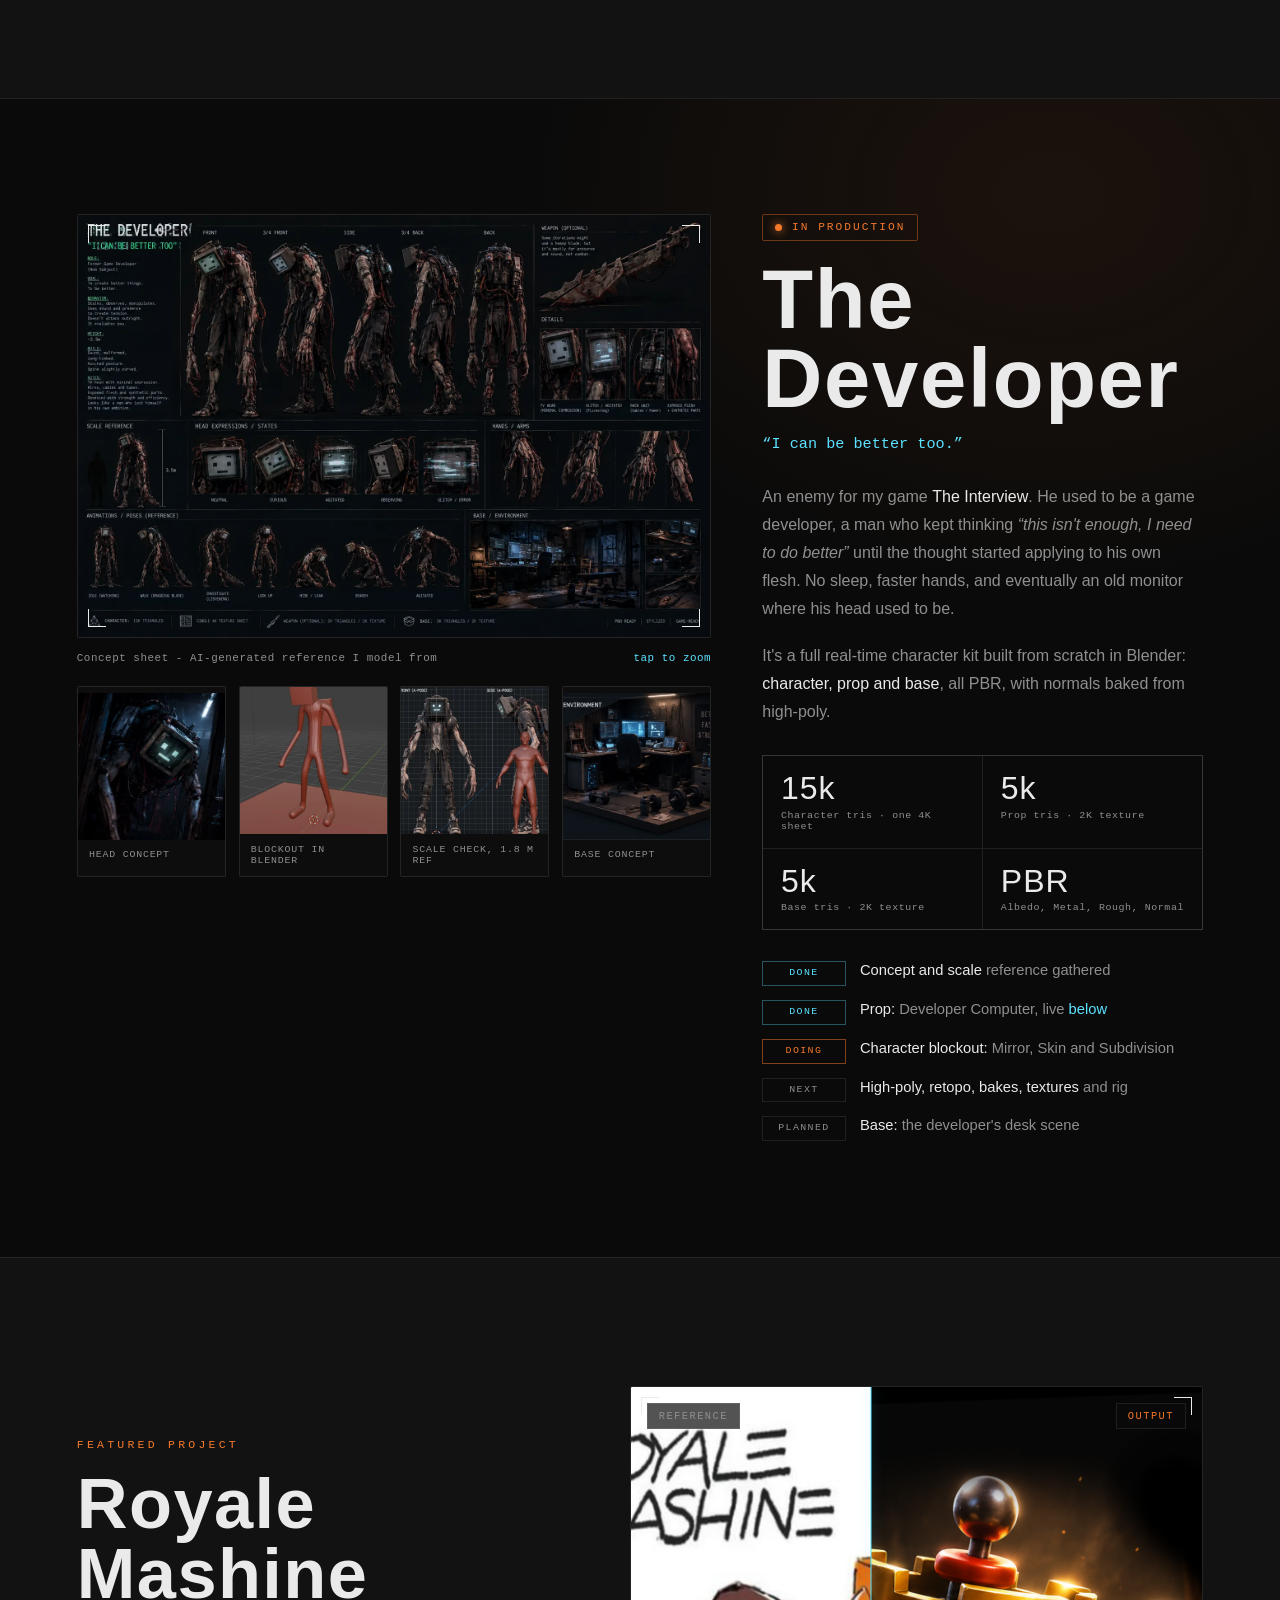
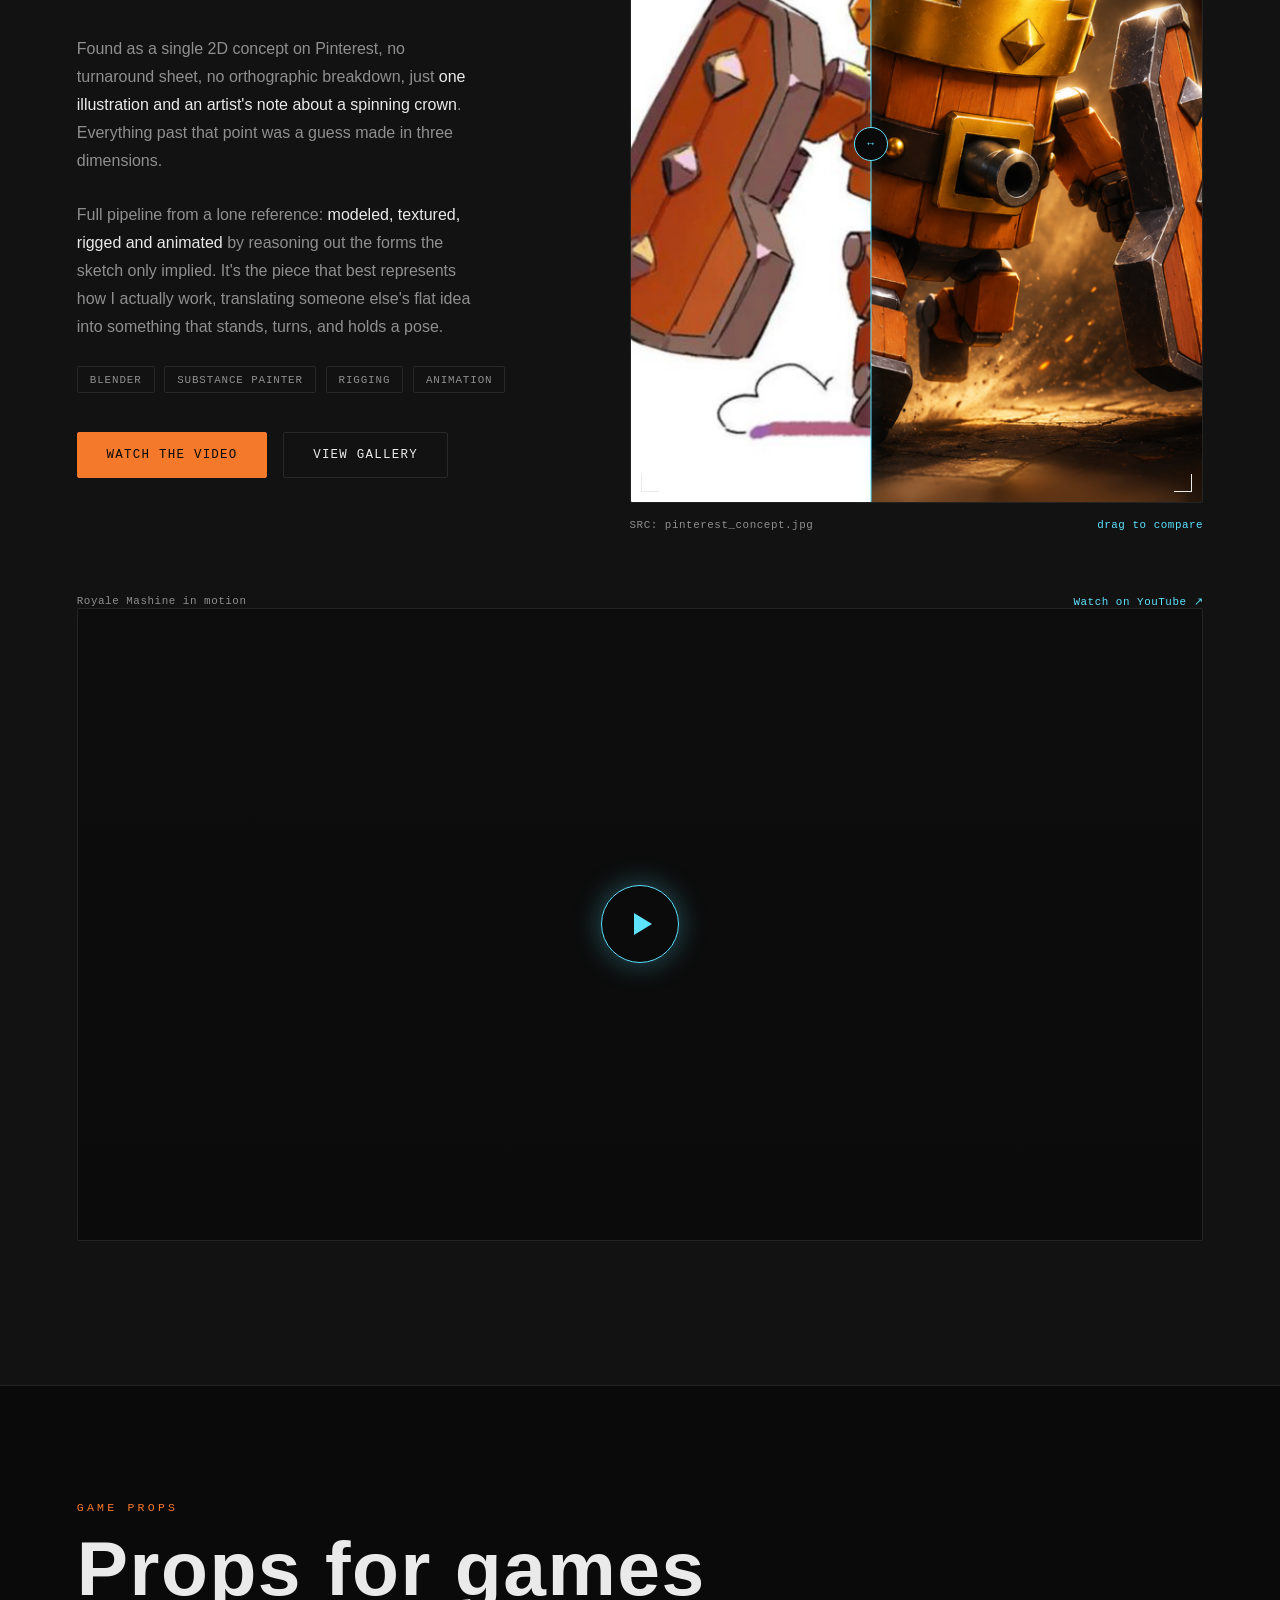
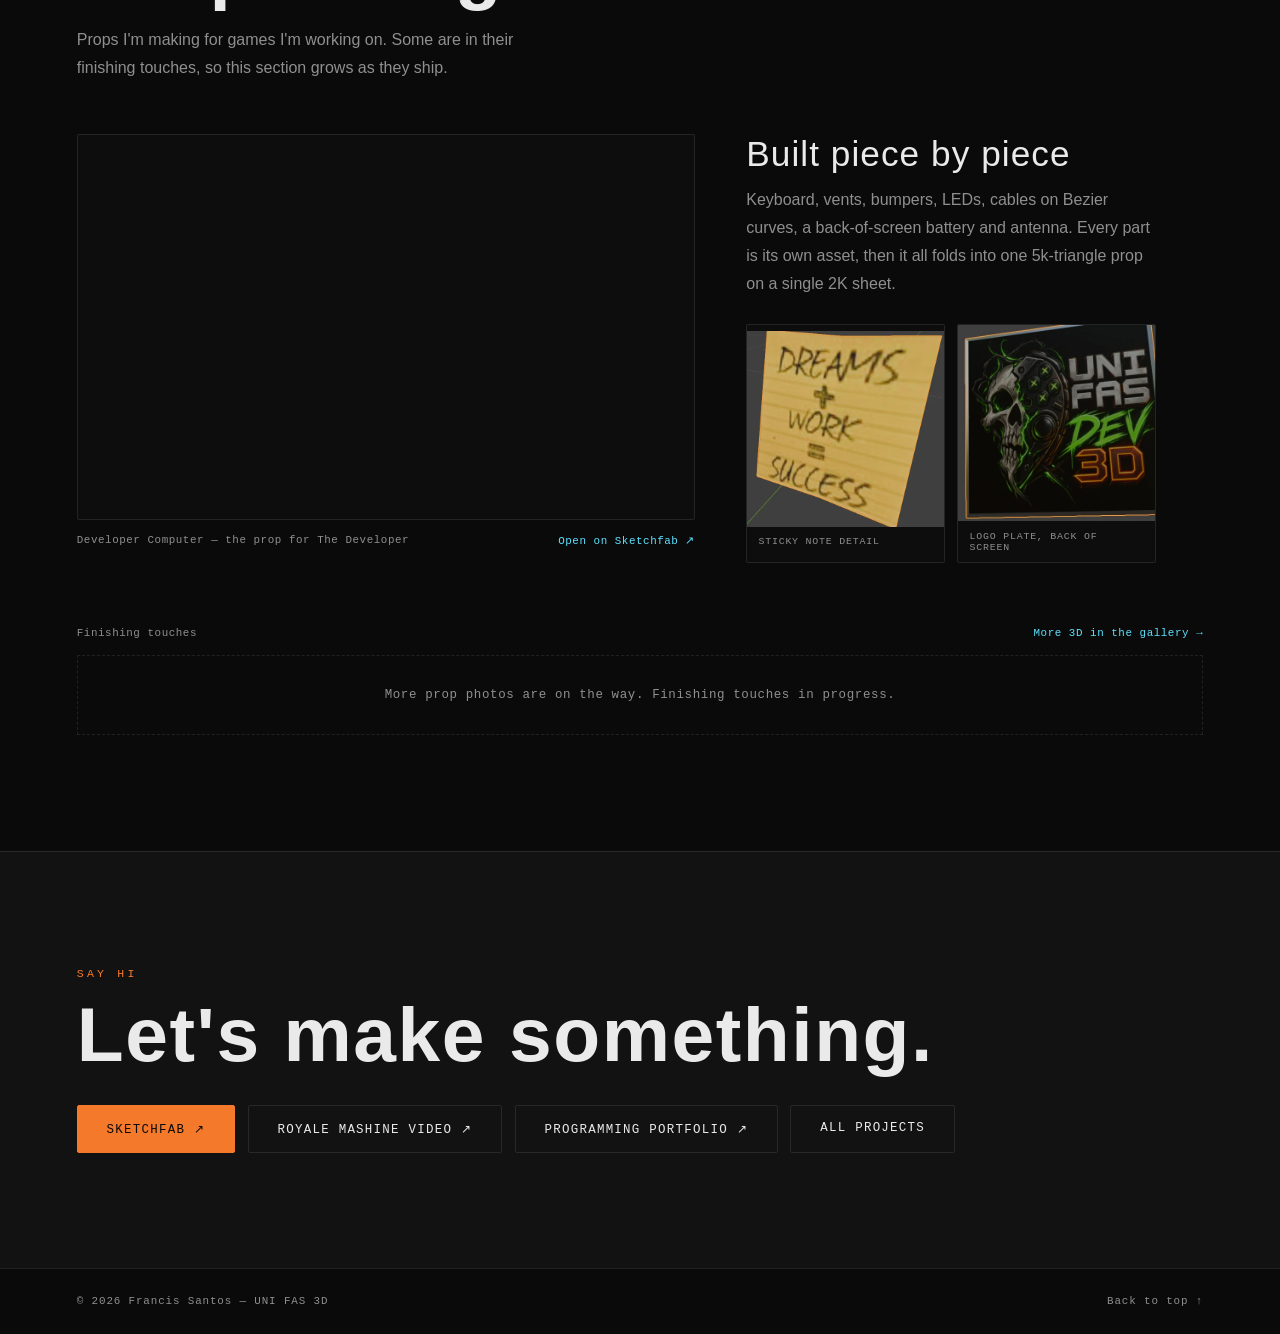
==== commit e04688ab: "adding commisions and animations" ====
--- a/index.html
+++ b/index.html
@@ -34,8 +34,6 @@
   <a href="index.html" class="nav-mark">UNI<span>FAS</span>3D</a>
   <div class="nav-links">
     <a href="#now">In production</a>
-    <a href="#royale">Royale Mashine</a>
-    <a href="#props">Props</a>
     <a href="pages/gallery.html">Gallery</a>
     <a href="pages/projects.html" class="btn btn-primary">View Portfolio</a>
   </div>
@@ -45,7 +43,7 @@
 <section class="hero">
   <canvas id="fog"></canvas>
   <div class="hero-content">
-    <span class="eyebrow">Francis Santos — 3D Art &amp; Game Development</span>
+    <span class="eyebrow">Francis Santos - 3D Art &amp; Game Development</span>
     <h1>UNI FAS 3D</h1>
     <p class="tagline">Creating immersive worlds through 3D art, animation and atmospheric storytelling.</p>
     <div class="hero-ctas">
@@ -111,7 +109,7 @@
         <div class="vp-corner bl"></div>
         <div class="vp-corner br"></div>
       </div>
-      <p class="cap"><span>Concept sheet — AI-generated reference I model from</span><span class="hl">tap to zoom</span></p>
+      <p class="cap"><span>Concept sheet - AI-generated reference I model from</span><span class="hl">tap to zoom</span></p>
 
       <div class="wip">
         <button type="button" class="thumb" data-zoom="assets/TheDeveloper/concept-head.webp"
